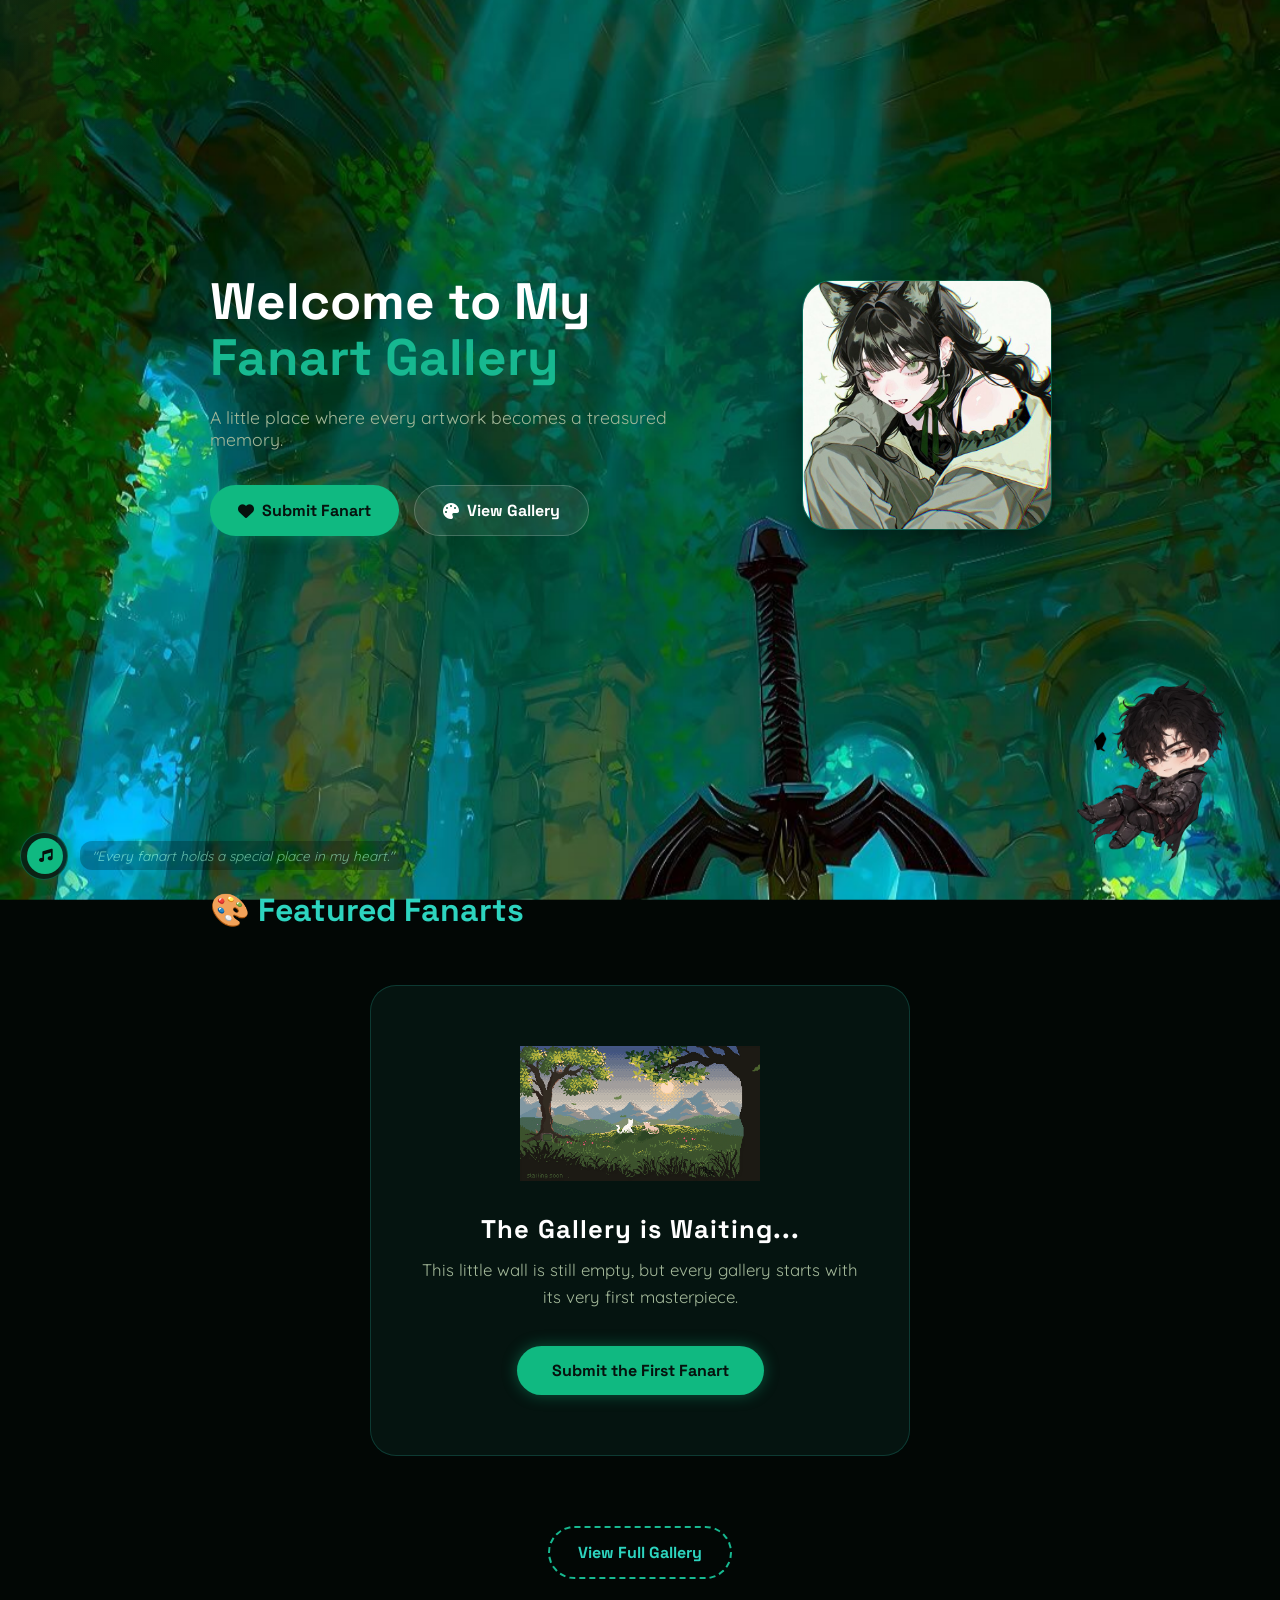
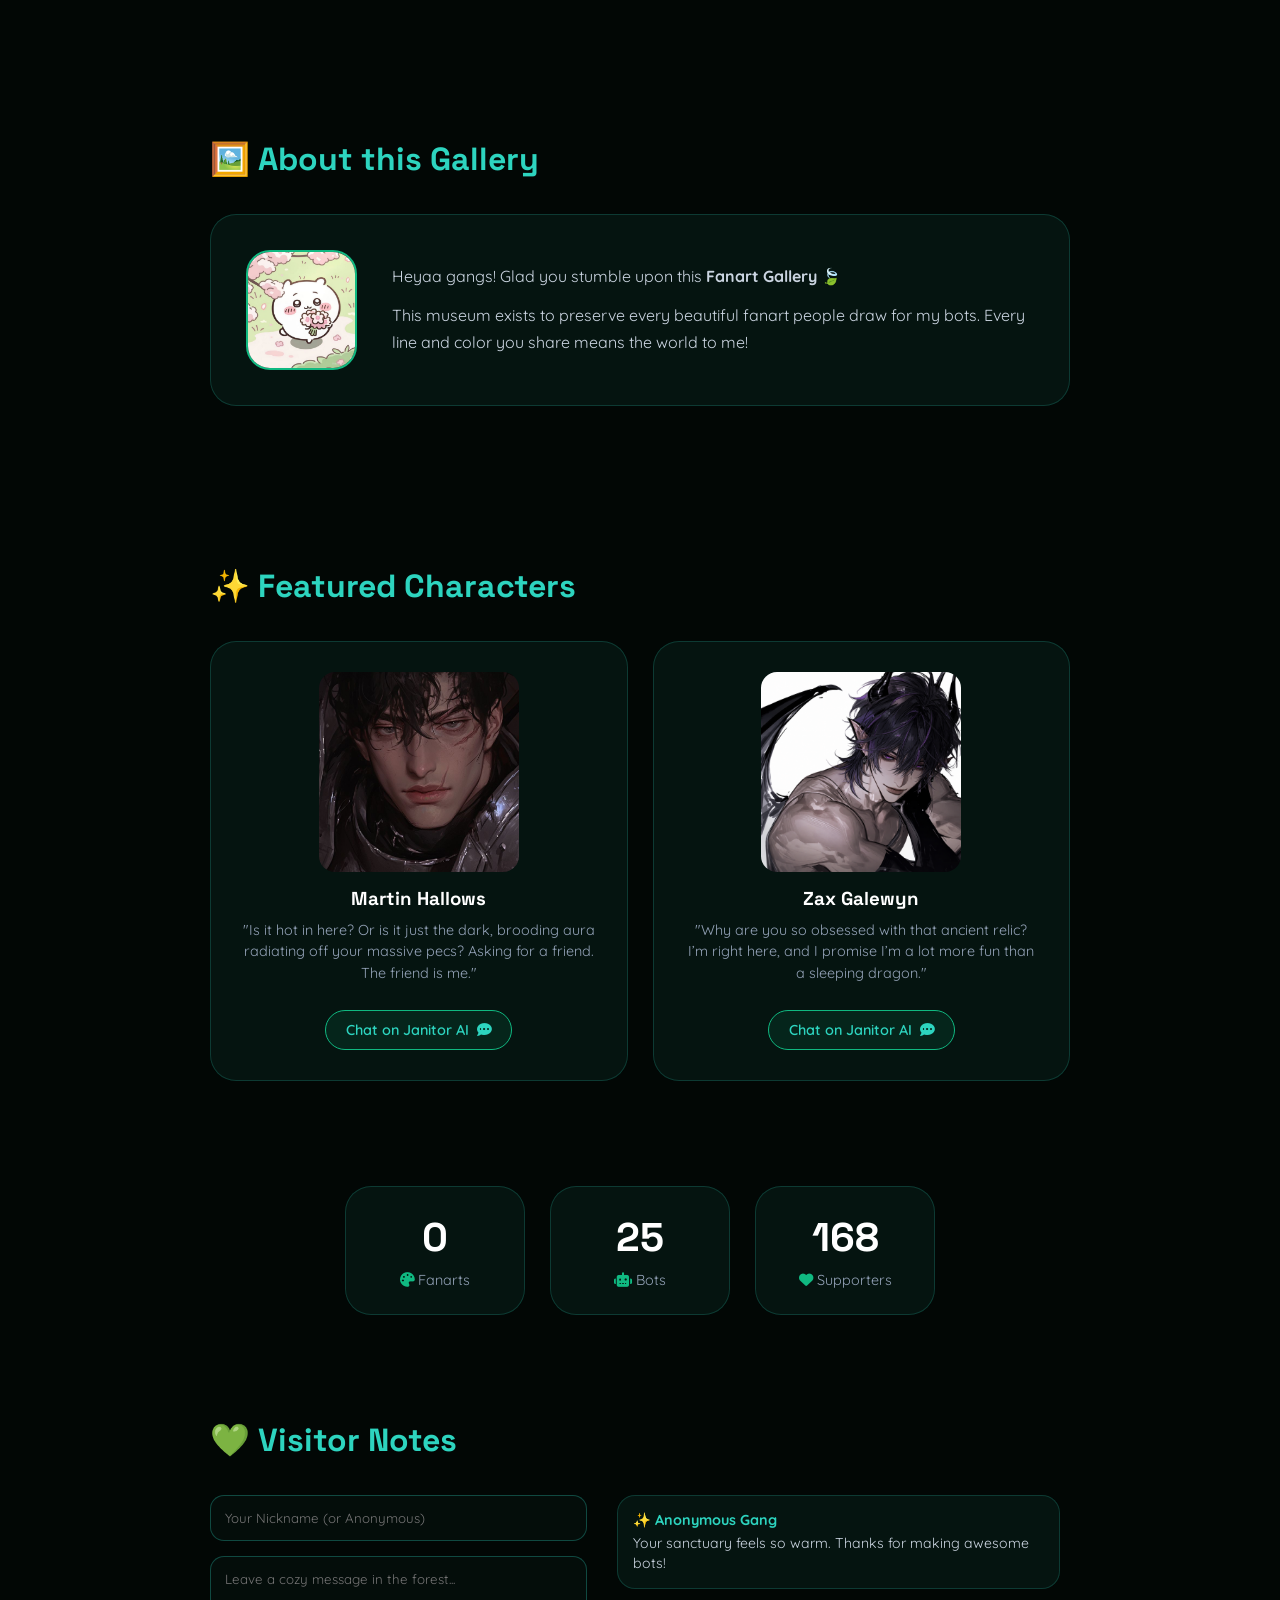
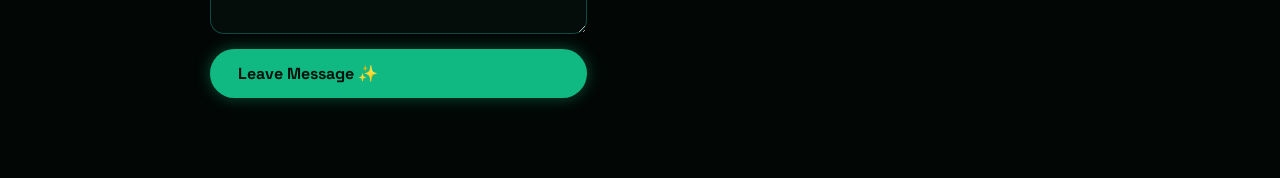
==== index.html @ ef50bf0c "Update index.html" ====
<!DOCTYPE html>
<html lang="en">
<head>
    <meta charset="UTF-8">
    <meta name="viewport" content="width=device-width, initial-scale=1.0">
    <title>Kidoes' Fanart Gallery 💚 Digital Forest Museum</title>
    <!-- Google Fonts -->
    <link href="https://fonts.googleapis.com/css2?family=Quicksand:wght@400;600;700&family=Space+Grotesk:wght@500;700&display=swap" rel="stylesheet">
    <!-- FontAwesome Elements -->
    <link rel="stylesheet" href="https://cdnjs.cloudflare.com/ajax/libs/font-awesome/6.4.0/css/all.min.css">
    <link rel="stylesheet" href="style.css">

    <!-- ================= FIX CHẬM LAG MÁY TÍNH & KHỰNG MOBILE ================= -->
    <style>
        /* Ép cuộn tự nhiên và kích hoạt trượt quán tính mượt mà cho điện thoại */
        html, body {
            max-width: 100%;
            overflow-x: hidden;
            overflow-y: auto !important;
            -webkit-overflow-scrolling: touch; 
        }

        /* 🟢 CHỈ SỬA KHÚC NÀY ĐỂ GIẤU PHÒNG TRIỂN LÃM ĐÚNG CÁCH: */
        .cinema-slider {
            display: flex;
            width: 200vw;
            max-width: 200vw;
            transition: transform 0.6s cubic-bezier(0.65, 0, 0.35, 1);
            overflow: hidden !important; /* Khóa tràn ngang ở slider chính để giấu phòng 2 đi */
        }
        
        .museum-room {
            width: 100vw;
            max-width: 100vw;
            flex-shrink: 0;
            overflow: visible !important; /* Giữ nguyên dòng này để laptop cuộn chuột không bị chậm rùa */
        }

        /* Khóa chết đống thanh cuộn xám vô duyên trên Cốc Cốc, Chrome, Edge và Safari */
        html::-webkit-scrollbar, 
        body::-webkit-scrollbar,
        .museum-room::-webkit-scrollbar {
            display: none !important;
            width: 0 !important;
            height: 0 !important;
            background: transparent !important;
        }
        
        html {
            scrollbar-width: none !important; /* Firefox */
        }

                /* ===== CHỈ FIX ĐÚNG 3 KHU VỰC BỊ LỖI TRÊN MOBILE (<= 768px) ===== */
        @media (max-width: 768px) {
            
            /* 1. Sửa khung Nhân vật: Ép xếp dọc 1 cột thay vì tràn ngang */
            .char-grid {
                grid-template-columns: 1fr !important;
                gap: 25px !important;
            }
            .char-card {
                width: 100% !important;
                max-width: 100% !important;
            }

            /* 2. Sửa khung Số liệu: Thu nhỏ khoảng cách, cho phép tự co giãn đều màn hình */
            .stats-section {
                flex-direction: row !important; /* Giữ hàng ngang nhưng tự rớt dòng */
                flex-wrap: wrap !important;
                justify-content: center !important;
                gap: 15px !important;
            }
            .stat-box {
                width: calc(50% - 10px) !important; /* Chia đôi màn hình nằm cạnh nhau cho đẹp */
                min-width: 140px !important;
                padding: 15px 10px !important;
            }

            /* 3. Sửa Guestbook: Ép Form nhập và Tin nhắn xếp dọc nối đuôi nhau */
            .guestbook-container {
                flex-direction: column !important;
                gap: 20px !important;
            }
            .guest-form, .guest-messages {
                width: 100% !important;
                max-width: 100% !important;
            }
        }

    </style>
</head>
<body>

    <!-- Lớp nền tàn tích di chuyển theo camera ảo (Scroll-driven Parallax) -->
    <div class="parallax-bg-layer" id="parallaxBg"></div>

    <!-- Ambient Ambient Particles -->
    <div class="mouse-glow" id="mouseGlow"></div>
    <div class="fireflies-container" id="fireflies"></div>

    <!-- FLOATING UI: Floating Music Player (Fixed Left) -->
    <div class="music-player-widget minimized" id="musicPlayer">
        <button class="player-toggle" onclick="togglePlayer()"><i class="fas fa-music"></i></button>
        <div class="player-content">
            <div class="vinyl-wrapper">
                <img src="profile.jpg" alt="Vinyl" class="vinyl-disc" id="vinylDisc">
            </div>
            <div class="track-info">
                <span class="track-title">Kickin' Back</span>
                <span class="track-status" id="playerStatus">Paused</span>
            </div>
            <div class="player-controls">
                <audio id="bgAudio" loop src="audio.mp3"></audio>
                <button onclick="controlAudio()" id="playBtn" class="ctrl-btn"><i class="fas fa-play"></i></button>
            </div>
        </div>
    </div>

    <!-- FLOATING UI: Bottom Left Quote & Fixed Right Chibi -->
    <div class="floating-quote" id="floatingQuote">"Every fanart holds a special place in my heart."</div>
    <div class="floating-chibi">
        <img src="chibi.png" alt="Mascot Chibi">
    </div>


    <!-- ================= CINEMATIC ROOM WRAPPER (SIMULATING FRAMER MOTION) ================= -->
    <div class="cinema-slider" id="cinemaSlider">
        
        <!-- ROOM 1: LANDING PAGE (x: 0 -> -100vw) -->
        <div class="museum-room" id="roomLanding">
            <div class="main-wrapper">

                <!-- SECTION 1: Hero -->
                <section class="hero-section" id="hero">
                    <div class="hero-content">
                        <h1 class="hero-title">Welcome to My<br><span class="highlight">Fanart Gallery</span></h1>
                        <p class="hero-subtitle">A little place where every artwork becomes a treasured memory.</p>
                        <div class="hero-ctas">
                            <a href="https://forms.gle/ao8bbULA7YRYNoeM8" target="_blank" class="btn btn-primary"><i class="fas fa-heart"></i> Submit Fanart</a>
                            <button onclick="switchRoom('gallery')" class="btn btn-secondary"><i class="fas fa-palette"></i> View Gallery</button>
                        </div>
                    </div>
                    <div class="hero-mascot">
                        <img src="profile.jpg" alt="Kidoes Mascot" class="mascot-img">
                    </div>
                </section>

                <!-- SECTION 2: Featured Fanarts -->
                <section class="gallery-section" id="featured" style="position: relative; width: 100%;">
                    <h2 class="section-title">🎨 Featured Fanarts</h2>

                    <!-- Khung lưới chứa Featured Card ngoài trang chủ -->
                    <div class="memory-gallery-container" id="featuredContainer" style="width: 100%; display: grid; position: relative;">
        
                        <!-- 🔮 Bảng chờ Featured Empty State -->
                        <div class="empty-state-card glass-panel" id="empty-featured-card" style="width: 100%; max-width: 540px; padding: 60px 40px; text-align: center; margin: 0 auto; grid-column: 1 / -1; display: flex; flex-direction: column; align-items: center; justify-content: center; min-height: 350px;">
                            <div class="empty-icon-wrapper" style="font-size: 3.0rem; color: #2dd4bf; margin-bottom: 20px; animation: floatIcon 3s ease-in-out infinite alternate;">
                                <img src="gif.gif" style="width: 240px; height: auto; object-fit: contain;">
                            </div>
                            <h3 style="font-family: 'Space Grotesk', sans-serif; font-size: 1.6rem; color: #fff; margin-bottom: 12px; letter-spacing: 1px;">The Gallery is Waiting...</h3>
                            <p style="color: #a3b899; font-size: 1.05rem; margin-bottom: 35px; max-width: 500px; line-height: 1.6;">This little wall is still empty, but every gallery starts with its very first masterpiece.</p>
                            <a href="https://forms.gle/ao8bbULA7YRYNoeM8" target="_blank" class="btn btn-primary" style="padding: 14px 35px; font-size: 1rem;">
                                Submit the First Fanart
                            </a>
                        </div>
                    </div>

                    <div class="center-btn" style="display: flex; justify-content: center; width: 100%; margin-top: 50px;">
                        <button onclick="switchRoom('gallery')" class="btn btn-outline">View Full Gallery</button>
                    </div>  
                </section>

                <!-- SECTION 3: About Me -->
                <section class="about-section" id="about">
                    <h2 class="section-title">🖼️ About this Gallery</h2>
                    <div class="about-card glass-panel">
                        <img src="gallery.jpg" alt="Kidoes Profile" class="about-avatar">
                        <div class="about-text">
                            <p>Heyaa gangs! Glad you stumble upon this <strong>Fanart Gallery</strong> 🍃</p>
                            <p>This museum exists to preserve every beautiful fanart people draw for my bots. Every line and color you share means the world to me!</p>
                        </div>
                    </div>
                </section>

                <!-- SECTION 4: Featured Characters -->
                <section class="characters-section" id="characters">
                    <h2 class="section-title">✨ Featured Characters</h2>
                    <div class="char-grid">
                        <div class="char-card glass-panel">
                            <img src="Martin Hallows.jpg" alt="Character Avatar" style="width: 200px; height: 200px; border-radius: 16px; object-fit: cover; display: block; margin: 0 auto 15px auto;">
                            <h3>Martin Hallows</h3>
                            <p>"Is it hot in here? Or is it just the dark, brooding aura radiating off your massive pecs? Asking for a friend. The friend is me."</p>
                            <a href="https://janitorai.com/characters/a671d054-fb6f-4441-acff-6f423a1bb87c_character-martin-hallows" target="_blank" class="btn-chat">Chat on Janitor AI <i class="fas fa-comment-dots"></i></a>
                        </div>
                        <div class="char-card glass-panel">
                            <img src="Zax Galewyn.jpg" alt="Character Avatar" style="width: 200px; height: 200px; border-radius: 16px; object-fit: cover; display: block; margin: 0 auto 15px auto;">
                            <h3>Zax Galewyn</h3>
                            <p>"Why are you so obsessed with that ancient relic? I’m right here, and I promise I’m a lot more fun than a sleeping dragon."</p>
                            <a href="https://janitorai.com/characters/4207df6b-1296-4cdc-86c9-11bfb98cf7f9_character-zax-galewyn-incubus" target="_blank" class="btn-chat">Chat on Janitor AI <i class="fas fa-comment-dots"></i></a>
                        </div>
                    </div>
                </section>

                <!-- SECTION 5: Community Stats -->
                <section class="stats-section" id="stats" style="display: flex; justify-content: center; align-items: center; flex-wrap: wrap; gap: 25px; width: 100%; margin: 25px auto; padding: 0 15px; box-sizing: border-box;">
    
                    <!-- Khung 1: Fanarts -->
                    <div class="stat-box glass-panel" style="margin: 0; width: 180px; padding: 25px 15px; text-align: center; box-sizing: border-box;">
                        <span class="stat-num" data-target="0" style="font-size: 2.5rem; display: block; font-weight: bold;">0</span>
                        <span class="stat-label" style="display: block; margin-top: 8px;"><i class="fas fa-palette text-green"></i> Fanarts</span>
                    </div>
    
                    <!-- Khung 2: Bots -->
                    <div class="stat-box glass-panel" style="margin: 0; width: 180px; padding: 25px 15px; text-align: center; box-sizing: border-box;">
                        <span class="stat-num" data-target="100" style="font-size: 2.5rem; display: block; font-weight: bold;">0</span>
                        <span class="stat-label" style="display: block; margin-top: 8px;"><i class="fas fa-robot text-green"></i> Bots</span>
                     </div>
    
                    <!-- Khung 3: Supporters -->
                    <div class="stat-box glass-panel" style="margin: 0; width: 180px; padding: 25px 15px; text-align: center; box-sizing: border-box;">
                        <span class="stat-num" data-target="937" style="font-size: 2.5rem; display: block; font-weight: bold;">0</span>
                        <span class="stat-label" style="display: block; margin-top: 8px;"><i class="fas fa-heart text-green"></i> Supporters</span>
                    </div>
    
                </section>

                <!-- SECTION 6: Guestbook -->
                <section class="guestbook-section" id="guestbook">
                    <h2 class="section-title">💚 Visitor Notes</h2>
                    <div class="guestbook-container">
                        <form id="guestbookForm" class="guest-form">
                            <input type="text" id="guestName" placeholder="Your Nickname (or Anonymous)" required>
                            <textarea id="guestMsg" rows="3" placeholder="Leave a cozy message in the forest..." required></textarea>
                            <button type="submit" class="btn btn-primary">Leave Message ✨</button>
                        </form>
                        <div class="guest-messages" id="guestMessages">
                            <div class="msg-card glass-panel">
                                <h4>✨ Anonymous Gang</h4>
                                <p>Your sanctuary feels so warm. Thanks for making awesome bots!</p>
                            </div>
                        </div>
                    </div>
                </section>

            </div>
        </div>


        <!-- ROOM 2: FULL GALLERY ROOM (x: 100vw -> 0) -->
        <div class="museum-room" id="roomGallery">
            <div class="main-wrapper" style="padding-top: 60px; padding-bottom: 60px;">
                
                <!-- Tiêu đề phòng triển lãm chính -->
                <h2 class="section-title">🏛️ The Grand Exhibition</h2>
                <p style="color: #a3b899; margin-bottom: 40px; font-style: italic;">Welcome to the inner sanctuary where every community memory is forever preserved.</p>

                <!-- Khung lưới phòng triển lãm (Nơi bồ quản lý tranh) -->
                <div class="memory-gallery-container" id="fullGalleryContainer">
                    
                    <!-- 🔮 Bảng chờ Full Gallery Empty View (Tự ẩn bằng JS khi có tranh) -->
                    <div class="empty-gallery-view" id="galleryHallContent" style="width: 100%; text-align: center; padding: 50px 20px; grid-column: 1 / -1;">
                        <div class="glass-panel" style="max-width: 600px; margin: 0 auto; padding: 40px 30px;">
                            <span class="sprout-icon" style="font-size: 3rem; display: block; margin-bottom: 15px;">🌱</span>
                            <p class="primary-empty-msg" style="font-family: 'Space Grotesk', sans-serif; font-size: 1.3rem; color: #fff; font-weight: 700; margin-bottom: 8px;">This gallery is still waiting for its very first masterpiece.</p>
                            <p class="secondary-empty-msg" style="color: #a3b899; font-size: 0.95rem;">Every artwork shared by the community will be carefully preserved here.</p>
                        </div>
                    </div>

                </div>

                <!-- Nút quay lại sảnh chính Home -->
                <div class="center-btn" style="margin-top: 50px; display: flex; justify-content: center; width: 100%;">
                    <button onclick="switchRoom('landing')" class="btn btn-back-home">
                        <i class="fas fa-arrow-left"></i> Back to Home
                    </button>
                </div>

            </div>
        </div>

    </div>

    <!-- Interactive Scripts -->
    <script>
        // Hệ thống cảm biến thông minh: Tự động quản lý Trạng thái trống (Empty State) & Đồng bộ nhân bản
        document.addEventListener("DOMContentLoaded", () => {
            const fullGallery = document.getElementById("fullGalleryContainer");
            const featured = document.getElementById("featuredContainer");
            const emptyFeaturedCard = document.getElementById("empty-featured-card");
            const galleryHallContent = document.getElementById("galleryHallContent");

            if (fullGallery && featured) {
                const allCards = fullGallery.querySelectorAll(".memory-card");
                
                if (allCards.length > 0) {
                    if (emptyFeaturedCard) emptyFeaturedCard.style.display = "none";
                    if (galleryHallContent) galleryHallContent.style.display = "none";
                    
                    const maxFeatured = 3;
                    for (let i = 0; i < Math.min(allCards.length, maxFeatured); i++) {
                        const clonedCard = allCards[i].cloneNode(true);
                        featured.appendChild(clonedCard);
                    }
                } else {
                    if (emptyFeaturedCard) emptyFeaturedCard.style.display = "block";
                    if (galleryHallContent) galleryHallContent.style.display = "block";
                }
            }
        });

        // Cinematic Room Transition System (Framer Motion emulation)
        function switchRoom(targetRoom) {
            const slider = document.getElementById('cinemaSlider');
            if (targetRoom === 'gallery') {
                slider.style.transform = 'translateX(-50%)';
            } else {
                slider.style.transform = 'translateX(0)';
            }
            window.scrollTo({ top: 0, behavior: 'smooth' });
        }

        // Cursor Tracker logic
        const glow = document.getElementById('mouseGlow');
        document.addEventListener('mousemove', (e) => {
            glow.style.left = e.clientX + 'px';
            glow.style.top = e.clientY + 'px';
        });

        // Spawn ambient fireflies
        const ffContainer = document.getElementById('fireflies');
        for (let i = 0; i < 20; i++) {
            let ff = document.createElement('div');
            ff.className = 'firefly';
            ff.style.left = Math.random() * 100 + 'vw';
            ff.style.top = Math.random() * 100 + 'vh';
            ff.style.animationDelay = Math.random() * 5 + 's';
            ff.style.animationDuration = (Math.random() * 5 + 5) + 's';
            ffContainer.appendChild(ff);
        }

        // Bottom quote cycler
        const quotes = [
            "\"Thank you for visiting my gallery\"",
            "\"You deserve a place to rest and bloom.\"",
            "\"I love you, gangs!\"",
            "\"Here admiring your beautiful arts.\""
        ];
        let qIndex = 0;
        setInterval(() => {
            qIndex = (qIndex + 1) % quotes.length;
            const qEl = document.getElementById('floatingQuote');
            qEl.style.opacity = 0;
            setTimeout(() => {
                qEl.innerText = quotes[qIndex];
                qEl.style.opacity = 0.6;
            }, 500);
        }, 6000);

        // Music player system
        function togglePlayer() { 
            const player = document.getElementById('musicPlayer');
            const quote = document.getElementById('floatingQuote');
    
            player.classList.toggle('minimized'); 
    
            if (!player.classList.contains('minimized')) {
                quote.classList.add('shift');
            } else {
                quote.classList.remove('shift');
            }
        }

        function controlAudio() {
            const audio = document.getElementById('bgAudio');
            const vinyl = document.getElementById('vinylDisc');
            const status = document.getElementById('playerStatus');
            const playBtn = document.getElementById('playBtn');

            if (audio.paused) {
                audio.play(); 
                audio.volume = 0.2;
                vinyl.classList.add('playing');
                status.innerText = "Playing...";
                playBtn.innerHTML = '<i class="fas fa-pause"></i>';
            } else {
                audio.pause();
                vinyl.classList.remove('playing');
                status.innerText = "Paused";
                playBtn.innerHTML = '<i class="fas fa-play"></i>';
            }
        }

        // Realtime statistics counter increment
        const counters = document.querySelectorAll('.stat-num');
        const speed = 150;
        const triggerStats = () => {
            counters.forEach(counter => {
                const updateCount = () => {
                    const target = +counter.getAttribute('data-target');
                    const count = +counter.innerText;
                    const inc = target / speed;
                    if (count < target) {
                        counter.innerText = Math.ceil(count + inc);
                        setTimeout(updateCount, 15);
                    } else {
                        counter.innerText = target;
                    }
                };
                updateCount();
            });
        };

        let animated = false;
        window.addEventListener('scroll', () => {
            const statsSec = document.getElementById('stats');
            if (statsSec && statsSec.getBoundingClientRect().top < window.innerHeight && !animated) {
                triggerStats();
                animated = true;
            }
        });

        // GUESTBOOK LOGIC
        const guestMessagesContainer = document.getElementById('guestMessages');
        const guestbookForm = document.getElementById('guestbookForm');

        function renderMessage(name, msg, isNew = false) {
            const card = document.createElement('div');
            card.className = `msg-card glass-panel ${isNew ? 'new-msg' : ''}`;
            card.innerHTML = `<h4>✨ ${name}</h4><p>${msg}</p>`;
            guestMessagesContainer.insertBefore(card, guestMessagesContainer.firstChild);
        }

        const savedMessages = JSON.parse(localStorage.getItem('forestGuestbook')) || [];
        savedMessages.forEach(m => renderMessage(m.name, m.msg));

        guestbookForm.addEventListener('submit', function(e) {
            e.preventDefault();
            const name = document.getElementById('guestName').value || 'Anonymous';
            const msg = document.getElementById('guestMsg').value;

            renderMessage(name, msg, true);

            savedMessages.push({ name: name, msg: msg });
            localStorage.setItem('forestGuestbook', JSON.stringify(savedMessages));

            guestbookForm.reset();
        });

        function toggleMemoryPanel(card) {
            if (card.classList.contains('expanded')) {
                card.classList.remove('expanded');
                return;
            }

            document.querySelectorAll('.memory-card').forEach(c => {
                c.classList.remove('expanded');
            });

            card.classList.add('expanded');
        }

        // 🔍 TÍNH NĂNG PHÓNG TO ẢNH FULL RESOLUTION
        function openLightbox(imgSrc, event) {
            if (event) event.stopPropagation(); 
            const lightbox = document.getElementById('customLightbox');
            const lightboxImg = document.getElementById('lightboxImg');
            
            lightboxImg.src = imgSrc;
            lightbox.style.display = 'flex';
            setTimeout(() => {
                lightbox.style.opacity = '1';
                lightboxImg.style.transform = 'scale(1)';
            }, 10);
        }

        function closeLightbox() {
            const lightbox = document.getElementById('customLightbox');
            const lightboxImg = document.getElementById('lightboxImg');
            
            lightbox.style.opacity = '0';
            lightboxImg.style.transform = 'scale(0.9)';
            setTimeout(() => {
                lightbox.style.display = 'none';
            }, 400);
        }

        // ❤️ TÍNH NĂNG THẢ TIM & LƯU TRỮ VÀO BỘ NHỚ LOCALSTORAGE
        function handleLikeCard(likeId, event) {
            if (event) event.stopPropagation(); 
            
            let likesData = JSON.parse(localStorage.getItem('galleryLikes')) || {};
            
            if (!likesData[likeId]) {
                likesData[likeId] = 1; 
                localStorage.setItem('galleryLikes', JSON.stringify(likesData));
                
                updateLikeUI(likeId, 1, true);
            }
        }

        function updateLikeUI(likeId, count, hasLiked) {
            const buttons = document.querySelectorAll(`[data-like-id="${likeId}"]`);
            buttons.forEach(btn => {
                const countText = btn.querySelector('.like-count');
                const heartIcon = btn.querySelector('i');
                
                if (countText) countText.innerText = count;
                if (heartIcon && hasLiked) {
                    heartIcon.className = "fas fa-heart"; 
                    heartIcon.style.transform = "scale(1.2)";
                    btn.style.color = "#ef4444";
                }
            });
        }

        document.addEventListener("DOMContentLoaded", () => {
            setTimeout(() => {
                let likesData = JSON.parse(localStorage.getItem('galleryLikes')) || {};
                const allLikeButtons = document.querySelectorAll('[data-like-id]');
                
                allLikeButtons.forEach(btn => {
                    const id = btn.getAttribute('data-like-id');
                    const count = likesData[id] ? 1 : 0;
                    updateLikeUI(id, count, likesData[id]);
                });
            }, 100);
        });
    </script>

    <!-- ================= LIGHTBOX MODAL ================= -->
    <div id="customLightbox" class="lightbox-modal" onclick="closeLightbox()" style="position: fixed; top: 0; left: 0; width: 100vw; height: 100vh; background: rgba(2, 7, 5, 0.95); z-index: 9999; display: none; align-items: center; justify-content: center; opacity: 0; transition: opacity 0.4s ease; backdrop-filter: blur(8px);">
        <span style="position: absolute; top: 20px; right: 30px; color: #2dd4bf; font-size: 2rem; cursor: pointer; font-family: 'Space Grotesk', sans-serif;"><i class="fas fa-times"></i></span>
        <img id="lightboxImg" src="" alt="Full Resolution" style="max-width: 90%; max-height: 85vh; object-fit: contain; border-radius: 12px; border: 1px solid rgba(45, 212, 191, 0.3); box-shadow: 0 0 5px rgba(45, 212, 191, 0.3); transform: scale(0.9); transition: transform 0.4s cubic-bezier(0.25, 1, 0.5, 1);">
    </div>

</body>
</html>
---- style.css ----
/* ================= GLOBAL DESIGN SYSTEM ================= */
* {
    box-sizing: border-box;
    margin: 0;
    padding: 0;
}

body {
    background-color: #020705;
    color: #e2e8f0;
    font-family: 'Quicksand', sans-serif;
    overflow-x: hidden;
    position: relative;
}

/* KHUNG NỀN DI ĐỘNG KỸ THUẬT SỐ - ĐÃ TỐI ƯU CHỐNG LAG */
.parallax-bg-layer {
    position: fixed; /* Đổi thành fixed để cố định nền, trượt chữ lên trên */
    top: 0;
    left: 0;
    width: 100vw;
    height: 100vh;
    background-image: url('bg.jpg');
    background-size: cover;
    background-position: center;
    background-repeat: no-repeat;
    z-index: 0;
    pointer-events: none;
    
    /* Tăng tốc phần cứng bằng card đồ họa của laptop/điện thoại */
    will-change: transform;
    transform: translateZ(0); 
    
    /* XÓA BỎ LỆNH ANIMATION THỞ GÂY LAG Ở ĐÂY NHA BỒ */
}

@keyframes backgroundBreathe {
    0% { transform: scale(1) translateY(0); filter: brightness(1); }
    100% { transform: scale(1.03) translateY(-5px); filter: brightness(1.08); }
}

/* Reusable Glassmorphism Specification */
.glass-panel {
    background: rgba(9, 29, 23, 0.65);
    backdrop-filter: blur(12px);
    -webkit-backdrop-filter: blur(12px);
    border: 1px solid rgba(45, 212, 191, 0.2);
    border-radius: 26px;
}

/* ================= HORIZONTAL CINEMATIC SLIDER ELEMENT ================= */
.cinema-slider {
    display: flex;
    width: 200vw;
    transition: transform 0.7s cubic-bezier(0.77, 0, 0.175, 1);
}

.museum-room {
    width: 100vw;
    min-height: 100vh;
    will-change: transform;
}

.main-wrapper {
    width: 100%;
    max-width: 900px;
    margin: 0 auto;
    padding: 0 20px;
}

section {
    padding: 80px 0;
    width: 100%;
}

.section-title {
    font-family: 'Space Grotesk', sans-serif;
    color: #2dd4bf;
    font-size: 2rem;
    margin-bottom: 35px;
}

/* ================= INTERACTION COMPONENTS (BUTTONS) ================= */
.btn {
    display: inline-flex;
    align-items: center;
    gap: 8px;
    padding: 14px 28px;
    font-family: 'Space Grotesk', sans-serif;
    font-weight: 700;
    font-size: 1rem;
    border-radius: 50px;
    cursor: pointer;
    text-decoration: none;
    transition: all 0.3s cubic-bezier(0.25, 0.8, 0.25, 1);
}

.btn-primary {
    background: #10b981;
    color: #06110d;
    border: none;
    box-shadow: 0 0 15px rgba(16, 185, 129, 0.4);
}

.btn-primary:hover {
    background: #2dd4bf;
    box-shadow: 0 0 25px rgba(45, 212, 191, 0.7);
    transform: translateY(-2px);
}

.btn-secondary {
    background: rgba(255, 255, 255, 0.08);
    color: #fff;
    border: 1px solid rgba(255, 255, 255, 0.2);
}

.btn-secondary:hover {
    background: rgba(255, 255, 255, 0.15);
    transform: translateY(-2px);
}

.btn-outline {
    background: transparent;
    border: 2px dashed #17b890;
    color: #2dd4bf;
}

.btn-outline:hover {
    border-style: solid;
    background: rgba(23, 184, 144, 0.1);
    color: #fff;
    box-shadow: 0 0 15px rgba(45, 212, 191, 0.3);
}

.btn-back-home {
    background: transparent;
    border: 2px solid #10b981;
    color: #2dd4bf;
    padding: 14px 32px;
    font-family: 'Space Grotesk', sans-serif;
    font-weight: 700;
    border-radius: 50px;
    cursor: pointer;
    display: inline-flex;
    align-items: center;
    gap: 10px;
    transition: all 0.3s ease;
}

.btn-back-home:hover {
    background: #10b981;
    color: #06110d;
    box-shadow: 0 0 20px rgba(16, 185, 129, 0.5);
    transform: translateX(-3px);
}

/* ================= SECTION 1: HERO CONTAINER ================= */
.hero-section {
    min-height: 90vh;
    display: flex;
    align-items: center;
    justify-content: space-between;
    gap: 40px;
}

.hero-content {
    flex: 1.5;
}

.hero-title {
    font-family: 'Space Grotesk', sans-serif;
    font-size: 3.2rem;
    line-height: 1.1;
    color: #fff;
    margin-bottom: 20px;
}

.hero-title .highlight {
    color: #17b890;
    text-shadow: 0 0 20px rgba(23, 184, 144, 0.3);
}

.hero-subtitle {
    font-size: 1.1rem;
    color: #a3b899;
    margin-bottom: 35px;
}

.hero-ctas {
    display: flex;
    gap: 15px;
}

.hero-mascot {
    flex: 0.8;
    display: flex;
    justify-content: center;
}

.mascot-img {
    width: 100%;
    max-width: 250px;
    height: auto;
    border-radius: 30px;
    box-shadow: 0 15px 35px rgba(0, 0, 0, 0.5);
    border: 1px solid rgba(45, 212, 191, 0.2);
    animation: breathing 6s ease-in-out infinite;
}

@keyframes breathing {
    0%, 100% { transform: scale(1); }
    50% { transform: scale(1.03); }
}

/* ================= INTERACTIVE MEMORY GALLERY CARD SYSTEM (STATIC FLOW) ================= */
.memory-gallery-container {
    display: grid;
    grid-template-columns: repeat(auto-fill, minmax(280px, 1fr));
    gap: 30px;
    justify-content: center;
    width: 100%;
    padding: 20px 0;
    position: relative;
    z-index: 10;
    transition: all 0.5s ease;
    align-items: start; /* Khóa chiều cao độc lập cho từng card */
}

.memory-card {
    position: relative;
    width: 280px;
    display: flex;
    flex-direction: column;
    background: rgba(9, 29, 23, 0.45);
    backdrop-filter: blur(14px);
    -webkit-backdrop-filter: blur(14px);
    border: 1px solid rgba(45, 212, 191, 0.25);
    border-radius: 24px;
    padding: 12px;
    box-shadow: 0 10px 30px rgba(0, 0, 0, 0.4);
    cursor: pointer;
    justify-self: center;
    transition: border-color 0.4s ease, box-shadow 0.4s ease, transform 0.3s ease;
    animation: cardFloat 5s ease-in-out infinite alternate;
}

@keyframes cardFloat {
    0% { transform: translateY(0px) rotate(0deg); }
    100% { transform: translateY(-6px) rotate(0.5deg); }
}

.art-frame-wrapper {
    position: relative;
    width: 100%;
    height: 320px;
    border-radius: 18px;
    overflow: hidden;
    flex-shrink: 0;
}

.museum-art {
    width: 100%;
    height: 100%;
    object-fit: cover;
    display: block;
    transition: transform 0.6s ease;
}

/* KHI TƯƠNG TÁC HOVER/CLICK: Đóng băng lơ lửng để tập trung xem thông tin */
.memory-card:hover, .memory-card.expanded {
    animation-play-state: paused;
    border-color: #2dd4bf;
    box-shadow: 0 0 25px rgba(45, 212, 191, 0.4);
}
.memory-card:hover .museum-art {
    transform: scale(1.03);
}

/* CẤU HÌNH BẢNG THÔNG TIN TĨNH NẰM DƯỚI: Co giãn đẩy card kế bên */
.memory-info-panel {
    display: block;
    width: 100%;
    max-height: 0; /* Mặc định ẩn chiều cao về 0 */
    opacity: 0;
    overflow: hidden;
    padding: 0 10px;
    margin-top: 0;
    transition: max-height 0.5s cubic-bezier(0.25, 1, 0.5, 1), opacity 0.4s ease, padding 0.5s ease, margin 0.5s ease;
    background: rgba(6, 20, 16, 0.5) !important;
    border: none !important;
    box-shadow: none !important;
}

/* HOVER HOẶC CLICK: Bung rộng chiều cao đẩy các card xung quanh xịch ra */
.memory-card:hover .memory-info-panel, 
.memory-card.expanded .memory-info-panel {
    opacity: 1;
    max-height: 250px; /* Tăng nhẹ để chứa thoải mái cả thanh trái tim bên dưới */
    padding: 15px 10px 5px 10px;
    margin-top: 12px;
}

.system-tag {
    font-family: 'Space Grotesk', sans-serif;
    font-size: 0.72rem; font-weight: 700;
    text-transform: uppercase; color: #10b981;
    letter-spacing: 1px; display: inline-flex; align-items: center; gap: 5px;
}
.artist-handle {
    font-family: 'Space Grotesk', sans-serif;
    color: #fff; font-size: 1.1rem; font-weight: 700;
    margin: 4px 0;
}
.artist-message { color: #a3b899; font-size: 0.85rem; font-style: italic; line-height: 1.5; }

/* Cyberpunk Corner Cuts */
.cyber-corner {
    position: absolute;
    width: 8px; height: 8px; border: 1px solid #2dd4bf;
    z-index: 5; pointer-events: none; opacity: 0.6;
}
.cyber-corner.top-left { top: 6px; left: 6px; border-right: none; border-bottom: none; }
.cyber-corner.top-right { top: 6px; right: 6px; border-left: none; border-bottom: none; }
.cyber-corner.bottom-left { bottom: 6px; left: 6px; border-right: none; border-top: none; }
.cyber-corner.bottom-right { bottom: 6px; right: 6px; border-left: none; border-top: none; }

.light-scan-bar {
    position: absolute;
    top: -100%; left: 0; width: 100%; height: 30%;
    background: linear-gradient(to bottom, rgba(45, 212, 191, 0) 0%, rgba(45, 212, 191, 0.25) 50%, rgba(45, 212, 191, 0) 100%);
    pointer-events: none; z-index: 3;
}
.memory-card:hover .light-scan-bar { animation: lightScanEffect 1.5s linear infinite; }
@keyframes lightScanEffect { 0% { top: -100%; } 100% { top: 200%; } }

/* ================= SECTION 3: ABOUT ME CARDS ================= */
.about-card {
    padding: 35px;
    display: flex;
    align-items: center;
    gap: 35px;
}

.about-avatar {
    width: 120px;
    height: 120px;
    border-radius: 24px;
    border: 2px solid #10b981;
    object-fit: cover;
}

.about-text p {
    font-size: 1rem;
    line-height: 1.7;
    color: #cbd5e1;
    margin-bottom: 12px;
}
.about-text p:last-child { margin-bottom: 0; }

/* ================= SECTION 4: CHARACTERS GRID ================= */
.char-grid {
    display: grid;
    grid-template-columns: repeat(2, 1fr);
    gap: 25px;
}

.char-card {
    padding: 30px;
    text-align: center;
    transition: all 0.3s ease;
}

.char-card:hover {
    border-color: #10b981;
    box-shadow: 0 0 20px rgba(16, 185, 129, 0.2);
}

.char-avatar {
    width: 90px;
    height: 90px;
    border-radius: 50%;
    object-fit: cover;
    margin-bottom: 15px;
    border: 2px solid rgba(45, 212, 191, 0.4);
}

.char-card h3 {
    color: #fff;
    font-family: 'Space Grotesk', sans-serif;
    margin-bottom: 10px;
}

.char-card p {
    color: #94a3b8;
    font-size: 0.9rem;
    line-height: 1.5;
    margin-bottom: 20px;
    min-height: 70px;
}

.btn-chat {
    display: inline-flex;
    align-items: center;
    gap: 8px;
    padding: 10px 20px;
    background: rgba(16, 185, 129, 0.1);
    border: 1px solid #10b981;
    color: #2dd4bf;
    text-decoration: none;
    font-weight: 600;
    font-size: 0.9rem;
    border-radius: 50px;
    transition: all 0.3s ease;
}

.btn-chat:hover {
    background: #10b981;
    color: #06110d;
    box-shadow: 0 0 15px rgba(16, 185, 129, 0.4);
}

/* ================= SECTION 5: STATS PANEL ================= */
.stats-section {
    display: grid;
    grid-template-columns: repeat(4, 1fr);
    gap: 20px;
}

.stat-box {
    padding: 25px;
    text-align: center;
}

.stat-num {
    display: block;
    font-family: 'Space Grotesk', sans-serif;
    font-size: 2.2rem;
    color: #fff;
    font-weight: 700;
    margin-bottom: 5px;
}

.stat-label {
    font-size: 0.9rem;
    color: #94a3b8;
    display: flex;
    align-items: center;
    justify-content: center;
    gap: 6px;
}

.text-green { color: #10b981; }

/* ================= SECTION 6: GUESTBOOK SPACE ================= */
.guestbook-container {
    display: grid;
    grid-template-columns: 1fr 1.2fr;
    gap: 30px;
}

.guest-form {
    display: flex;
    flex-direction: column;
    gap: 15px;
}

.guest-form input, .guest-form textarea {
    width: 100%;
    padding: 14px;
    background: rgba(6, 17, 13, 0.7);
    border: 1px solid rgba(45, 212, 191, 0.3);
    border-radius: 14px;
    color: #fff;
    font-family: 'Quicksand', sans-serif;
}

.guest-form input:focus, .guest-form textarea:focus {
    outline: none;
    border-color: #2dd4bf;
    box-shadow: 0 0 10px rgba(45, 212, 191, 0.2);
}

.guest-messages {
    max-height: 280px;
    overflow-y: auto;
    display: flex;
    flex-direction: column;
    gap: 15px;
    padding-right: 10px;
}

.msg-card {
    border-radius: 18px;
    padding: 15px;
}

.msg-card h4 { color: #2dd4bf; font-size: 0.9rem; margin-bottom: 5px; }
.msg-card p { color: #cbd5e1; font-size: 0.88rem; line-height: 1.4; }
.new-msg { animation: slideIn 0.4s ease-out; }

@keyframes slideIn {
    from { opacity: 0; transform: translateY(-10px); }
    to { opacity: 1; transform: translateY(0); }
}

.guest-messages::-webkit-scrollbar { width: 6px; }
.guest-messages::-webkit-scrollbar-thumb { background: rgba(16, 185, 129, 0.3); border-radius: 10px; }

/* ================= BACKGROUND FX & FLOATING WIDGETS ================= */
.mouse-glow {
    position: fixed;
    width: 400px;
    height: 400px;
    background: radial-gradient(circle, rgba(16, 185, 129, 0.12) 0%, rgba(0,0,0,0) 70%);
    pointer-events: none;
    transform: translate(-50%, -50%);
    z-index: 1;
}

.fireflies-container {
    position: fixed;
    width: 100vw;
    height: 100vh;
    top: 0; left: 0;
    pointer-events: none;
    z-index: 2;
}

.firefly {
    position: absolute;
    width: 5px;
    height: 5px;
    background: #34d399;
    border-radius: 50%;
    box-shadow: 0 0 10px #10b981, 0 0 20px #10b981;
    opacity: 0;
    animation: fly ease-in-out infinite;
}

@keyframes fly {
    0% { opacity: 0; transform: translateY(0) scale(0.8); }
    50% { opacity: 0.6; transform: translateY(-30px) translateX(15px) scale(1.2); }
    100% { opacity: 0; transform: translateY(-60px) scale(0.8); }
}

.floating-chibi {
    position: fixed;
    bottom: 25px;
    right: 25px;
    z-index: 99;
    pointer-events: none;
}

.floating-chibi img {
    width: 200px; /* Đã cập nhật kích thước to chuẩn cho bồ */
    height: auto;
    animation: floatChibi 4s ease-in-out infinite;
}

@keyframes floatChibi {
    0%, 100% { transform: translateY(0); }
    50% { transform: translateY(-10px); }
}

.floating-quote {
    position: fixed;
    bottom: 30px; 
    left: 80px;
    font-size: 0.85rem;
    font-style: italic;
    color: #a7f3d0;
    opacity: 0.6;
    z-index: 99;
    background: rgba(0,0,0,0.4);
    padding: 6px 12px;
    border-radius: 12px;
    transition: all 0.4s cubic-bezier(0.175, 0.885, 0.32, 1.275); 
}

.floating-quote.shift {
    left: 280px;
    opacity: 0.8;
}

/* ================= FLOATING LOFI PLAYER WIDGET ================= */
.music-player-widget {
    position: fixed;
    bottom: 20px;
    left: 20px;
    z-index: 1000;
    display: flex;
    align-items: center;
    background: rgba(9, 29, 23, 0.85);
    border: 1px solid rgba(16, 185, 129, 0.4);
    border-radius: 30px;
    padding: 6px;
    box-shadow: 0 0 20px rgba(16, 185, 129, 0.2);
    transition: all 0.4s cubic-bezier(0.175, 0.885, 0.32, 1.275);
    width: 250px;
    overflow: hidden;
}

.music-player-widget.minimized {
    width: 48px;
    height: 48px;
    border-radius: 50%;
}

.player-toggle {
    width: 36px;
    height: 36px;
    border-radius: 50%;
    background: #10b981;
    border: none;
    color: #06110d;
    cursor: pointer;
    display: flex;
    align-items: center;
    justify-content: center;
    flex-shrink: 0;
}

.player-content {
    display: flex;
    align-items: center;
    margin-left: 10px;
    width: 100%;
}

.vinyl-wrapper { width: 34px; height: 34px; flex-shrink: 0; }
.vinyl-disc { width: 100%; height: 100%; border-radius: 50%; border: 2px solid #000; object-fit: cover; }
.vinyl-disc.playing { animation: rotateVinyl 3s linear infinite; }
@keyframes rotateVinyl { 0% { transform: rotate(0deg); } 100% { transform: rotate(360deg); } }
.track-info { display: flex; flex-direction: column; margin-left: 10px; flex-grow: 1; }
.track-title { font-size: 0.8rem; font-weight: 600; color: #fff; }
.track-status { font-size: 0.7rem; color: #a7f3d0; }
.ctrl-btn { background: transparent; border: none; color: #2dd4bf; cursor: pointer; font-size: 0.9rem; padding: 0 10px; }

/* ================= RESPONSIVE VIEWPORTS ================= */
@media (max-width: 768px) {
    .hero-section { flex-direction: column; text-align: center; padding-top: 40px; }
    .hero-title { font-size: 2.4rem; }
    .hero-ctas { justify-content: center; }
    .stats-section { grid-template-columns: repeat(2, 1fr); }
    .about-card { flex-direction: column; text-align: center; }
    .floating-quote, .floating-chibi { display: none; }
    .memory-gallery-container { grid-template-columns: 1fr; }
}

/* ================= HOVER OVERLAYS & LIGHTBOX INTERACTION FX ================= */
/* Lớp phủ tương tác ẩn hiện nút kính lúp khi rà chuột lên ảnh */
.art-hover-overlay {
    position: absolute;
    top: 0; left: 0; width: 100%; height: 100%;
    background: rgba(2, 7, 5, 0.4);
    display: flex; align-items: center; justify-content: center;
    opacity: 0;
    pointer-events: none;
    transition: opacity 0.3s ease;
    z-index: 4;
}

/* Khi người dùng rà chuột vào khung ảnh thì hiện lớp phủ lên */
.art-frame-wrapper:hover .art-hover-overlay {
    opacity: 1;
    pointer-events: auto;
}

/* Thiết kế nút kính lúp Cyberpunk phát sáng */
.action-overlay-btn {
    background: rgba(9, 29, 23, 0.85);
    border: 1px solid #2dd4bf;
    color: #2dd4bf;
    width: 50px; height: 50px;
    border-radius: 50%;
    font-size: 1.2rem;
    cursor: pointer;
    box-shadow: 0 0 10px rgba(45, 212, 191, 0.3);
    transition: all 0.3s cubic-bezier(0.175, 0.885, 0.32, 1.275);
    transform: translateY(10px);
}

.art-frame-wrapper:hover .action-overlay-btn {
    transform: translateY(0);
}

.action-overlay-btn:hover {
    background: #2dd4bf;
    color: #06110d;
    box-shadow: 0 0 20px #2dd4bf;
    transform: scale(1.1);
}

/* Hiệu ứng nhịp đập khi di chuột qua nút trái tim */
.like-btn:hover i {
    transform: scale(1.3);
}

/* Hiệu ứng trồi sụt của icon bảng chờ lấp lánh */
@keyframes floatIcon {
    0% { transform: translateY(0) scale(1); filter: drop-shadow(0 0 5px rgba(45, 212, 191, 0.2)); }
    100% { transform: translateY(-8px) scale(1.03); filter: drop-shadow(0 0 15px rgba(45, 212, 191, 0.5)); }
}
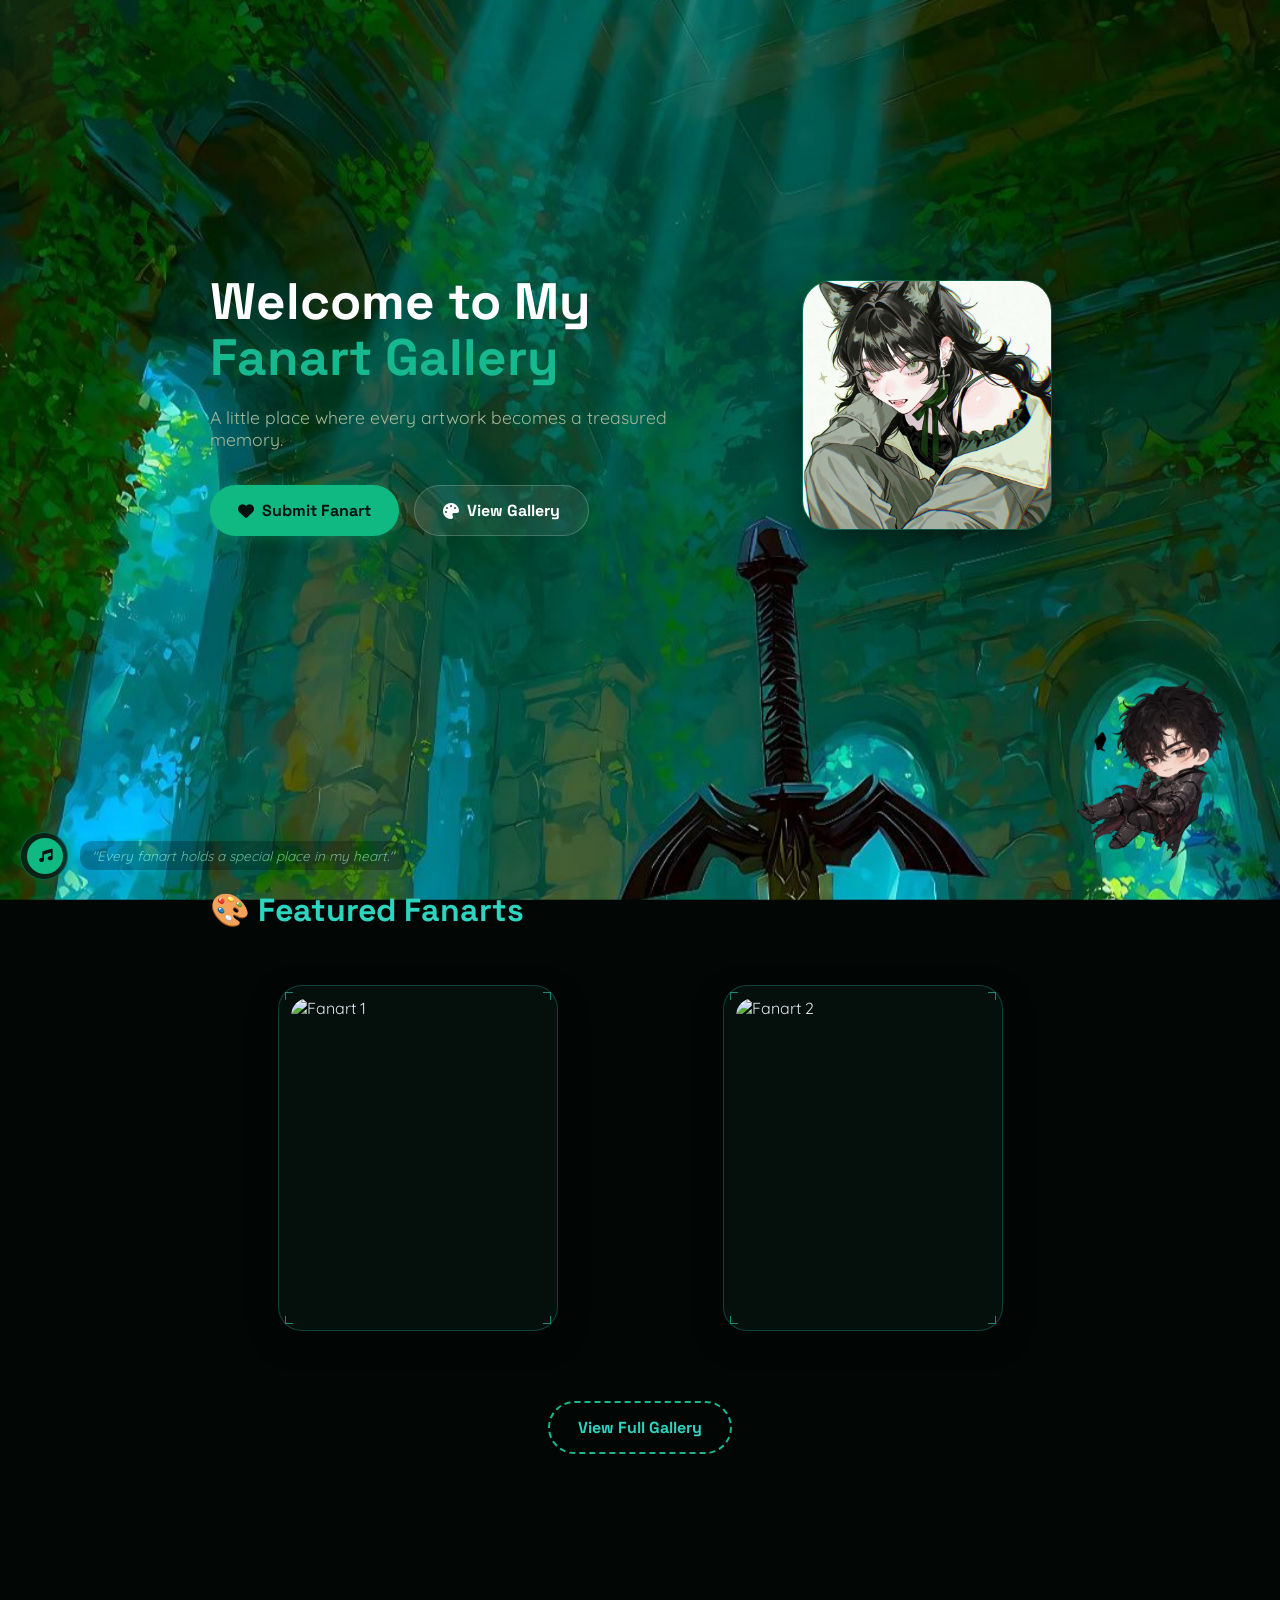
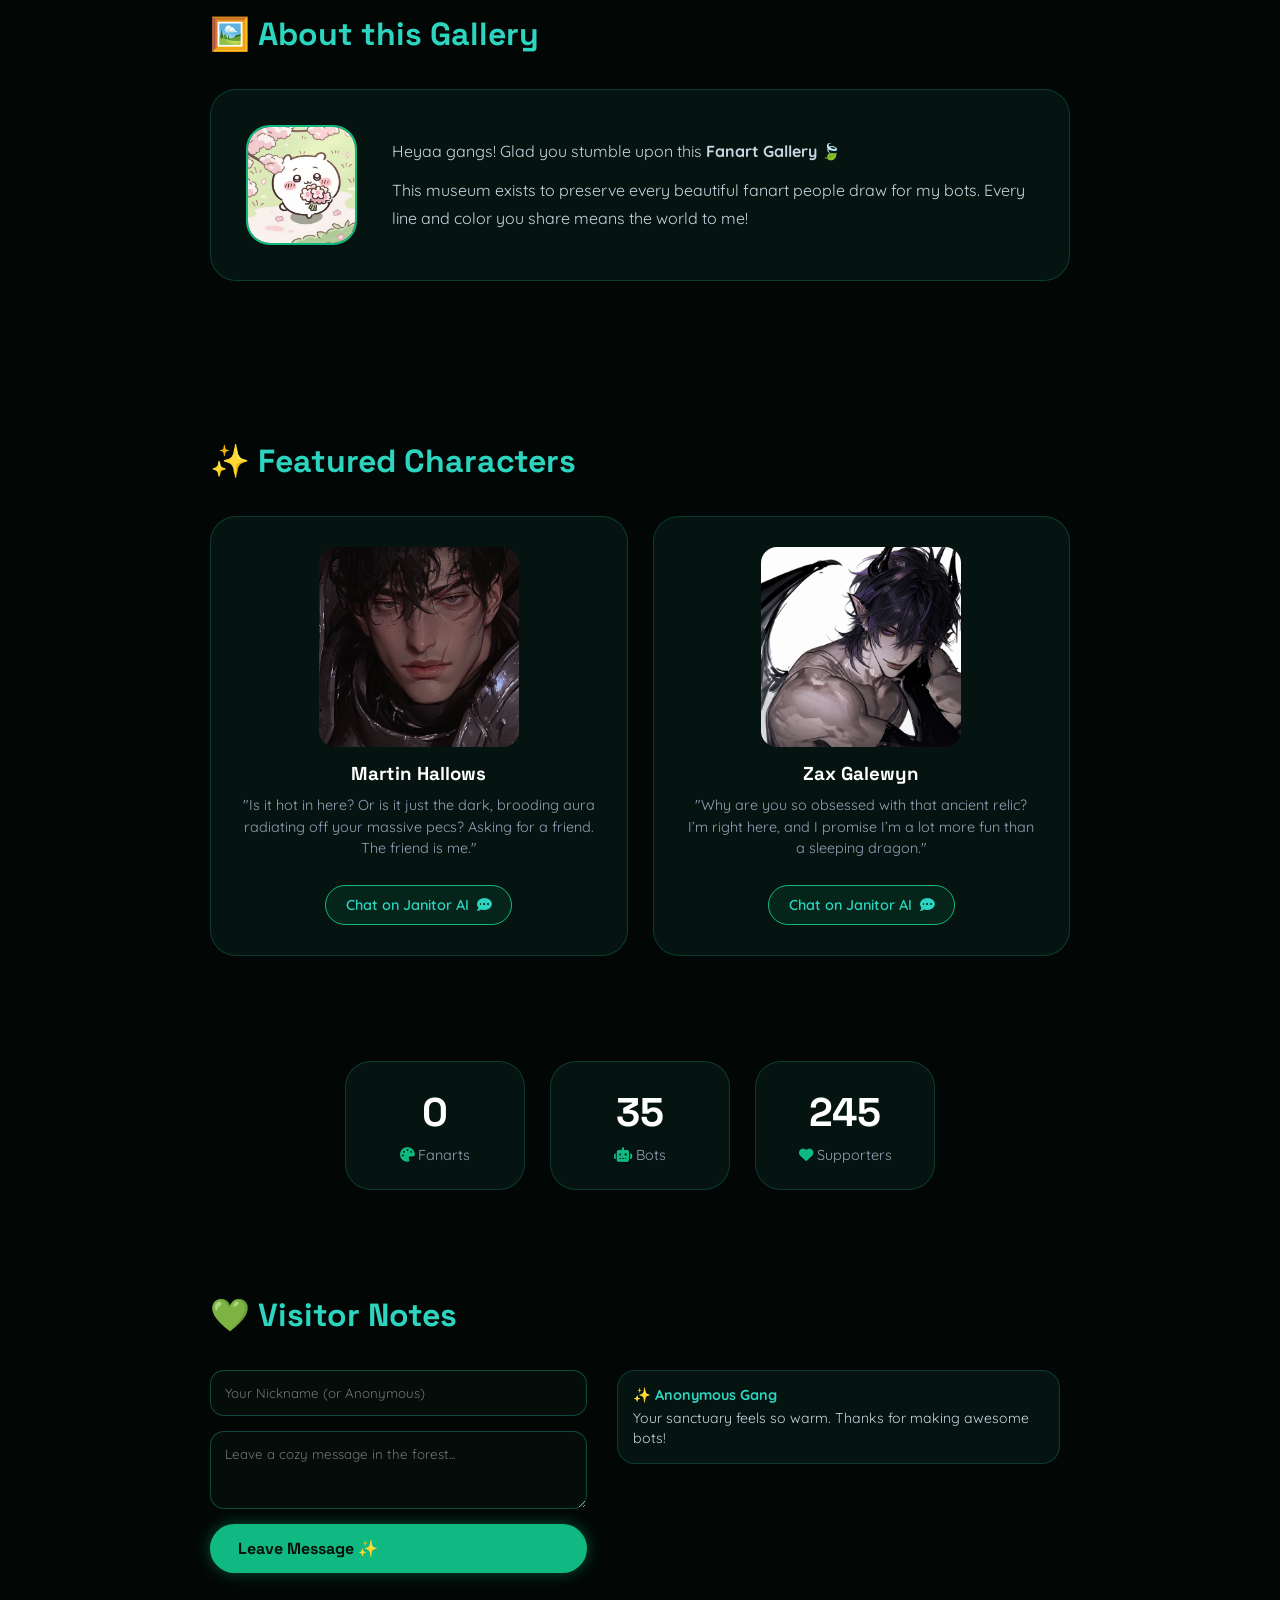
==== commit fd7b443a: "Update index.html" ====
--- a/index.html
+++ b/index.html
@@ -265,6 +265,77 @@
                             <p class="secondary-empty-msg" style="color: #a3b899; font-size: 0.95rem;">Every artwork shared by the community will be carefully preserved here.</p>
                         </div>
                     </div>
+
+                    <!-- FANART 1 -->
+                    <div class="memory-card" onclick="toggleMemoryPanel(this)">
+                        <div class="cyber-corner top-left"></div>
+                        <div class="cyber-corner top-right"></div>
+                        <div class="cyber-corner bottom-left"></div>
+                        <div class="cyber-corner bottom-right"></div>
+    
+                        <div class="art-frame-wrapper">
+                            <img src="Fanarts/Fanart_1.jpg" alt="Fanart 1" class="museum-art">
+                            <div class="light-scan-bar"></div>
+        
+                             Lớp phủ nút tính năng khi hover vào ảnh 
+                            <div class="art-hover-overlay">
+                                <button class="action-overlay-btn view-full-btn" onclick="openLightbox('Fanarts/Fanart_1.jpg', event)">
+                                    <i class="fas fa-search-plus"></i>
+                                </button>
+                            </div>
+                        </div>
+
+                        <div class="memory-info-panel glass-panel">
+                            <span class="system-tag"><i class="fas fa-seedling"></i> Gift From</span>
+                            <h4 class="artist-handle">@Kalich</h4>
+                            <p class="artist-message">This isn't Martin's fanart, but my persona (formally already an OC) for roleplay with Martin (if it's possible to post it here). I would like to send more works with him here 🥹</p>
+        
+                            <!-- Thanh tương tác Thả tim nằm dưới cùng panel chữ -->
+                            <div class="card-actions" style="display: flex; justify-content: flex-end; margin-top: 10px; border-top: 1px dashed rgba(45, 212, 191, 0.2); padding-top: 8px;">
+                                <button class="like-btn" data-like-id="fanart_01" onclick="handleLikeCard('fanart_01', event)" style="background: transparent; border: none; color: #a3b899; cursor: pointer; display: inline-flex; align-items: center; gap: 6px; font-family: 'Space Grotesk', sans-serif; font-weight: 700; font-size: 0.9rem; transition: all 0.3s ease;">
+                                    <i class="far fa-heart" style="color: #ef4444; transition: transform 0.2s ease;"></i> 
+                                    <span class="like-count">0</span>
+                                </button>
+                            </div>
+                        </div>
+                    </div>
+                
+                      <!-- FANART 2 -->
+                    <div class="memory-card" onclick="toggleMemoryPanel(this)">
+                        <div class="cyber-corner top-left"></div>
+                        <div class="cyber-corner top-right"></div>
+                        <div class="cyber-corner bottom-left"></div>
+                        <div class="cyber-corner bottom-right"></div>
+    
+                        <div class="art-frame-wrapper">
+                            <img src="Fanarts/Fanart_2.png" alt="Fanart 2" class="museum-art">
+                            <div class="light-scan-bar"></div>
+        
+                             Lớp phủ nút tính năng khi hover vào ảnh 
+                            <div class="art-hover-overlay">
+                                <button class="action-overlay-btn view-full-btn" onclick="openLightbox('Fanarts/Fanart_2.png', event)">
+                                    <i class="fas fa-search-plus"></i>
+                                </button>
+                            </div>
+                        </div>
+
+                        <div class="memory-info-panel glass-panel">
+                            <span class="system-tag"><i class="fas fa-seedling"></i> Gift From</span>
+                            <h4 class="artist-handle">@Newt</h4>
+                            <p class="artist-message">"I saw the fan art thing and knew I had to draw him!!There mite be some mistakes so I'm sorry if so :`3"</p>
+        
+                            <!-- Thanh tương tác Thả tim nằm dưới cùng panel chữ -->
+                            <div class="card-actions" style="display: flex; justify-content: flex-end; margin-top: 10px; border-top: 1px dashed rgba(45, 212, 191, 0.2); padding-top: 8px;">
+                                <button class="like-btn" data-like-id="fanart_02" onclick="handleLikeCard('fanart_02', event)" style="background: transparent; border: none; color: #a3b899; cursor: pointer; display: inline-flex; align-items: center; gap: 6px; font-family: 'Space Grotesk', sans-serif; font-weight: 700; font-size: 0.9rem; transition: all 0.3s ease;">
+                                    <i class="far fa-heart" style="color: #ef4444; transition: transform 0.2s ease;"></i> 
+                                    <span class="like-count">0</span>
+                                </button>
+                            </div>
+                        </div>
+                    </div>
+                
+                </div>
+            
 
                 </div>
 
@@ -447,17 +518,8 @@
         });
 
         function toggleMemoryPanel(card) {
-            if (card.classList.contains('expanded')) {
-                card.classList.remove('expanded');
-                return;
-            }
-
-            document.querySelectorAll('.memory-card').forEach(c => {
-                c.classList.remove('expanded');
-            });
-
-            card.classList.add('expanded');
-        }
+            card.classList.toggle('expanded');
+            }
 
         // 🔍 TÍNH NĂNG PHÓNG TO ẢNH FULL RESOLUTION
         function openLightbox(imgSrc, event) {
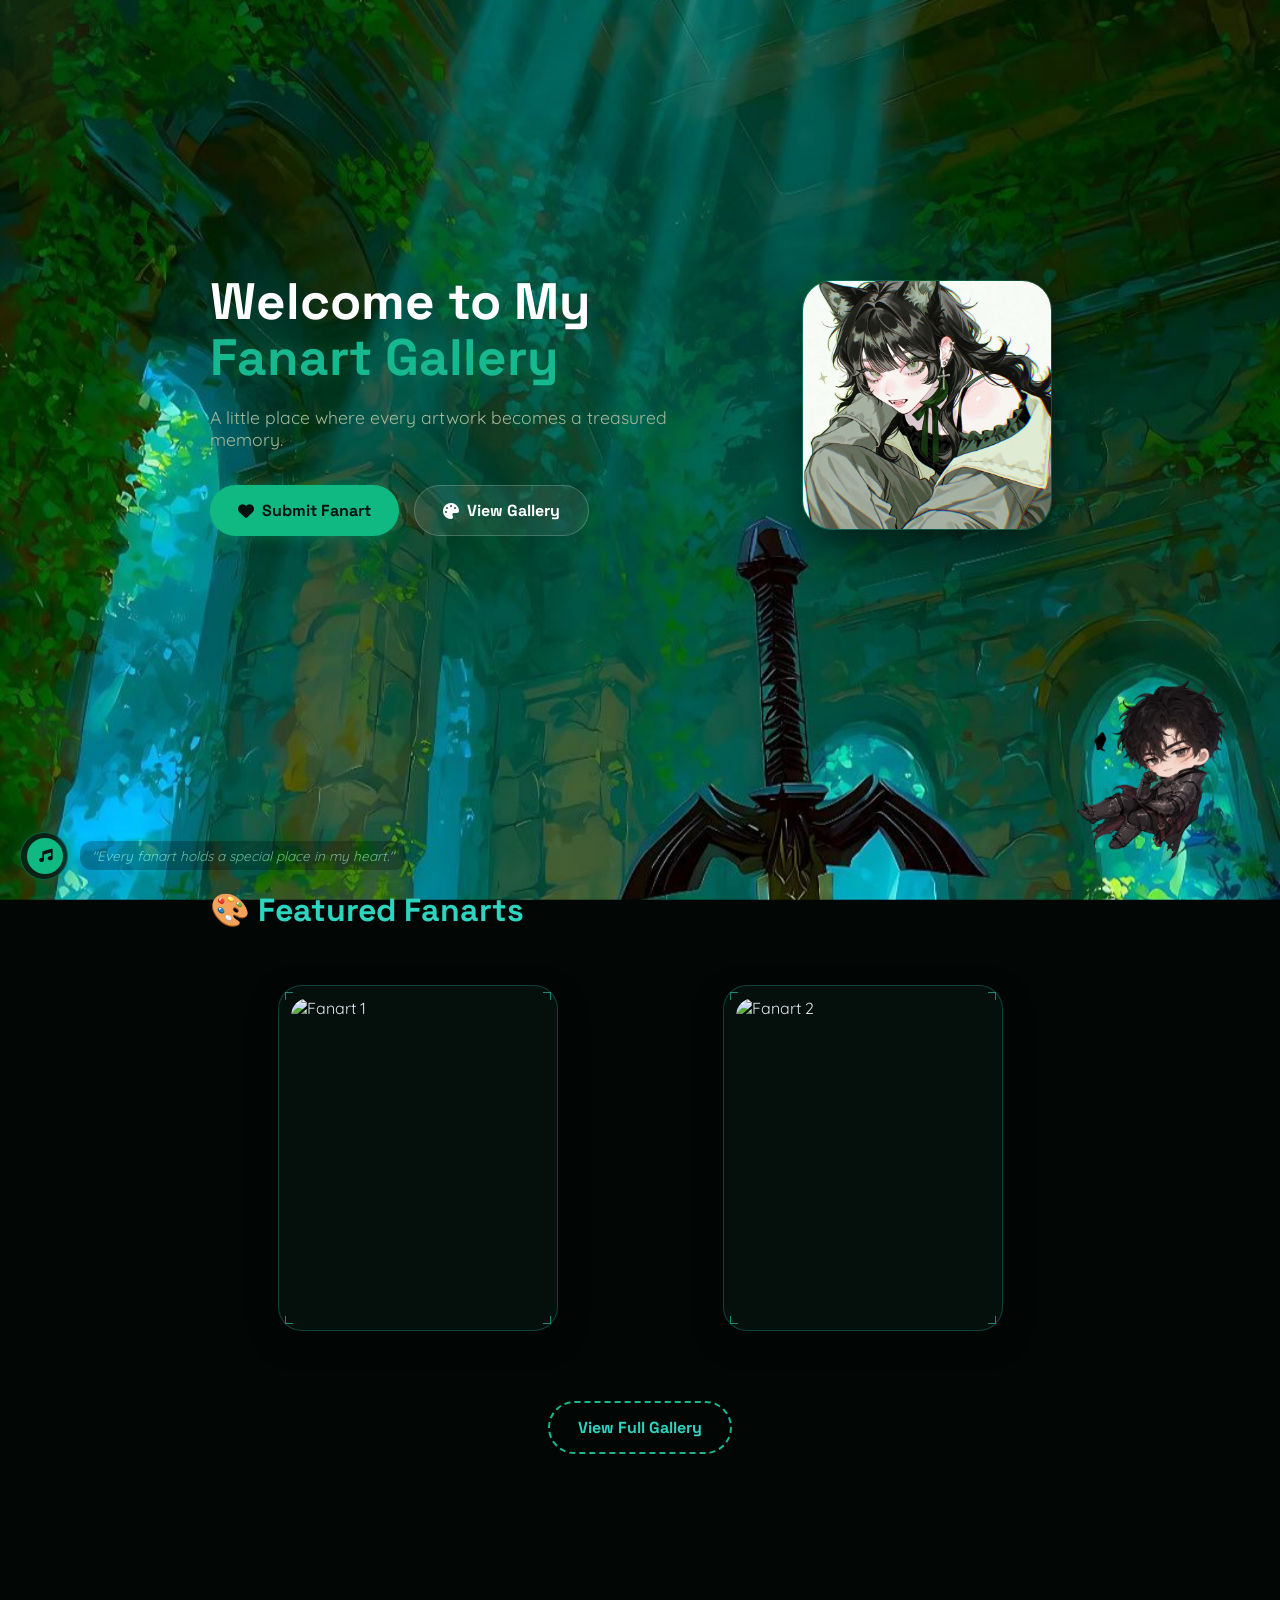
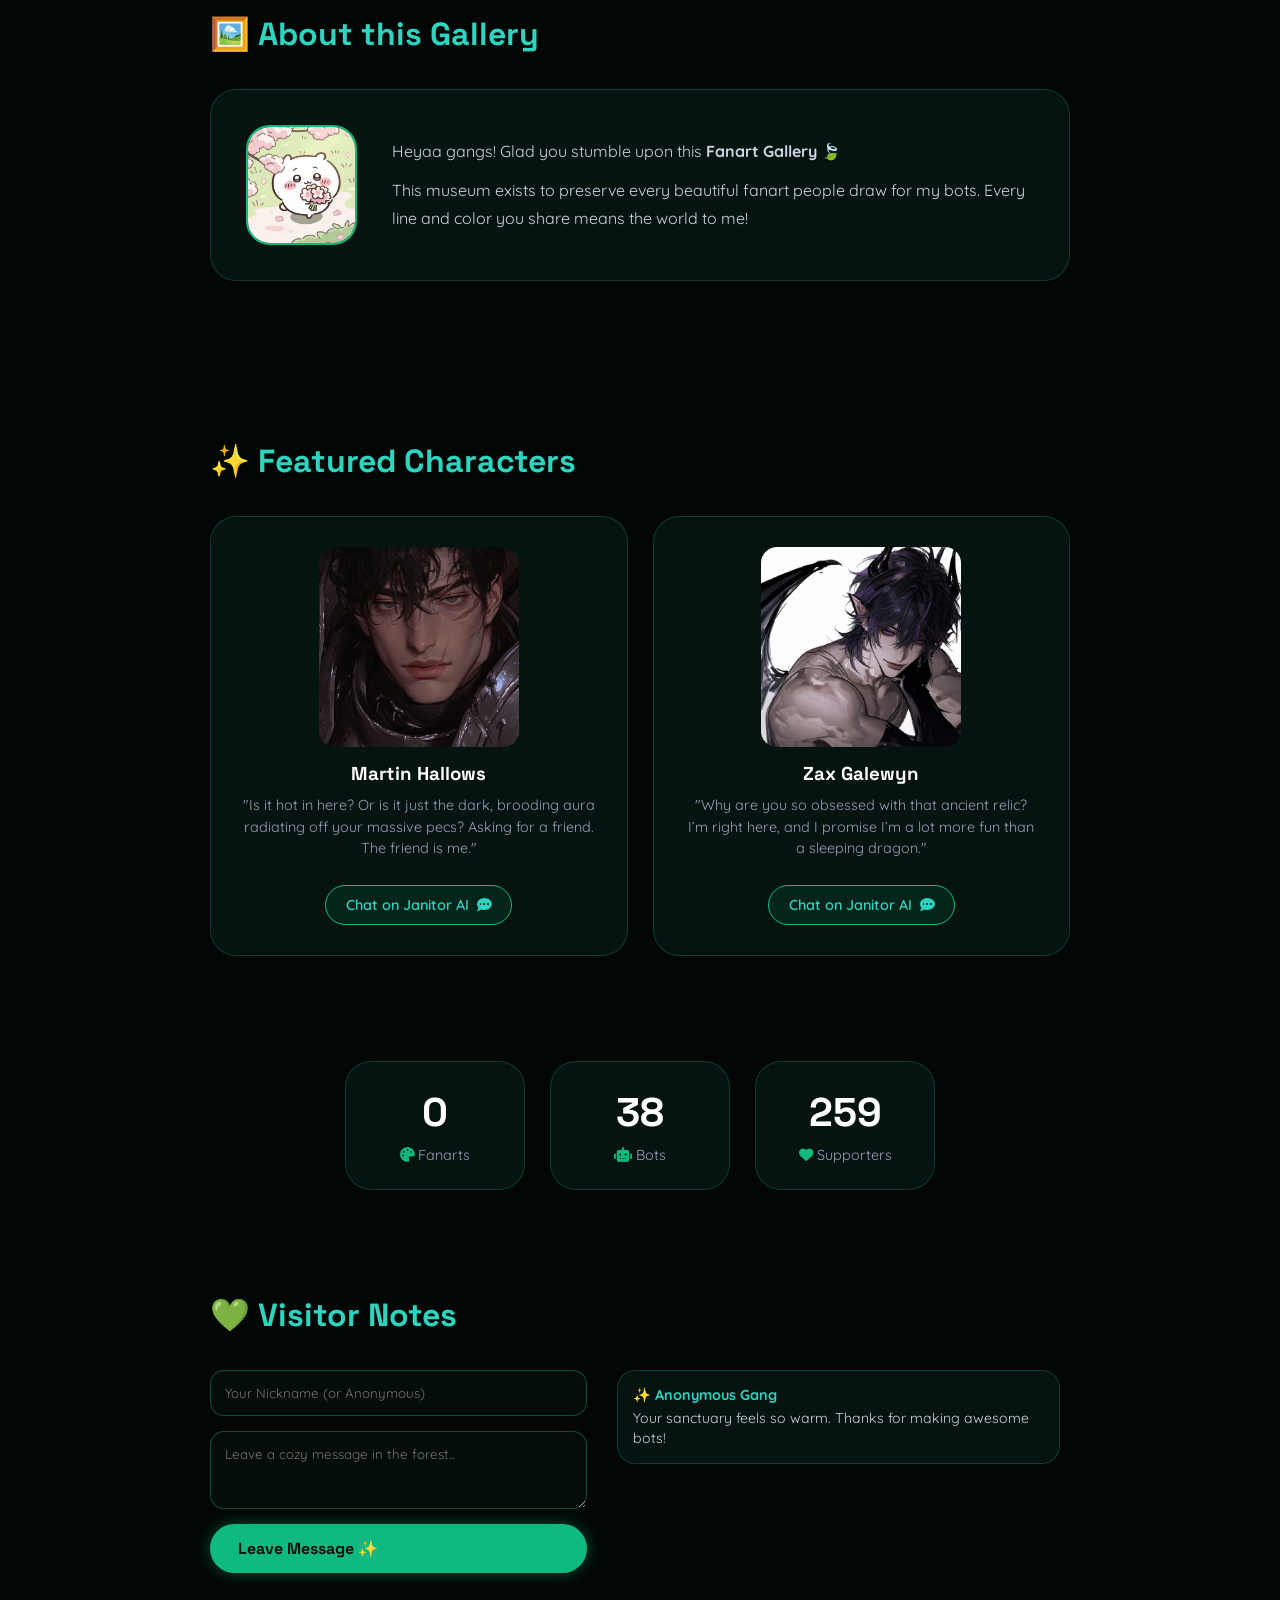
==== commit 989ee25b: "Update index.html" ====
--- a/index.html
+++ b/index.html
@@ -1,6 +1,49 @@
 <!DOCTYPE html>
 <html lang="en">
 <head>
+    <script type="module">
+        import { initializeApp } from "https://www.gstatic.com/firebasejs/10.12.0/firebase-app.js";
+    import { 
+        getFirestore, 
+        doc, 
+        getDoc, 
+        setDoc, 
+        onSnapshot, 
+        increment,
+        collection,
+        addDoc,
+        query,
+        orderBy,
+        serverTimestamp
+    } from "https://www.gstatic.com/firebasejs/10.12.0/firebase-firestore.js";
+
+        const firebaseConfig = {
+        apiKey: "AIzaSyA2yamFE-J5wQbiDY134w3Klw1J-jA-72A",
+        authDomain: "kidoes-fanart-gallery.firebaseapp.com",
+        databaseURL: "https://kidoes-fanart-gallery-default-rtdb.asia-southeast1.firebasedatabase.app",
+        projectId: "kidoes-fanart-gallery",
+        storageBucket: "kidoes-fanart-gallery.firebasestorage.app",
+        messagingSenderId: "629053279065",
+        appId: "1:629053279065:web:5476466088c61e29335a48",
+         measurementId: "G-HP46DS8TCM"
+        };
+        
+        const app = initializeApp(firebaseConfig);
+        const db = getFirestore(app);
+
+        // Gắn ra window để các đoạn script khác trong trang dùng được    
+        window.db = db;
+        window.fbDoc = doc;
+        window.fbGetDoc = getDoc;
+        window.fbSetDoc = setDoc;
+        window.fbOnSnapshot = onSnapshot;
+         window.fbIncrement = increment;
+        window.fbCollection = collection;
+        window.fbAddDoc = addDoc;
+        window.fbQuery = query;
+        window.fbOrderBy = orderBy;
+        window.fbServerTimestamp = serverTimestamp;
+    </script>
     <meta charset="UTF-8">
     <meta name="viewport" content="width=device-width, initial-scale=1.0">
     <title>Kidoes' Fanart Gallery 💚 Digital Forest Museum</title>
@@ -336,8 +379,6 @@
                 
                 </div>
             
-
-                </div>
 
                 <!-- Nút quay lại sảnh chính Home -->
                 <div class="center-btn" style="margin-top: 50px; display: flex; justify-content: center; width: 100%;">
@@ -490,32 +531,61 @@
             }
         });
 
-        // GUESTBOOK LOGIC
+        // GUESTBOOK LOGIC (Firebase - dùng chung cho mọi người)
         const guestMessagesContainer = document.getElementById('guestMessages');
         const guestbookForm = document.getElementById('guestbookForm');
 
         function renderMessage(name, msg, isNew = false) {
             const card = document.createElement('div');
             card.className = `msg-card glass-panel ${isNew ? 'new-msg' : ''}`;
-            card.innerHTML = `<h4>✨ ${name}</h4><p>${msg}</p>`;
-            guestMessagesContainer.insertBefore(card, guestMessagesContainer.firstChild);
-        }
-
-        const savedMessages = JSON.parse(localStorage.getItem('forestGuestbook')) || [];
-        savedMessages.forEach(m => renderMessage(m.name, m.msg));
-
-        guestbookForm.addEventListener('submit', function(e) {
-            e.preventDefault();
-            const name = document.getElementById('guestName').value || 'Anonymous';
-            const msg = document.getElementById('guestMsg').value;
-
-            renderMessage(name, msg, true);
-
-            savedMessages.push({ name: name, msg: msg });
-            localStorage.setItem('forestGuestbook', JSON.stringify(savedMessages));
-
+            card.innerHTML = `<h4>✨ ${escapeHtml(name)}</h4><p>${escapeHtml(msg)}</p>`;
+            guestMessagesContainer.appendChild(card);
+        }
+
+        // Tránh lỗi hiển thị nếu người dùng gõ ký tự đặc biệt như <, >
+        function escapeHtml(text) {
+            const div = document.createElement('div');
+            div.textContent = text;
+            return div.innerHTML;
+        }
+
+        // Lắng nghe realtime: tin nhắn mới từ BẤT KỲ AI cũng tự hiện ra ngay
+        function initGuestbook() {
+            if (!window.db || !window.fbQuery) {
+                setTimeout(initGuestbook, 200); // Đợi 0.2s nếu Firebase chưa nạp xong
+                return;
+            }
+        }
+
+        window.fbOnSnapshot(guestbookQuery, (snapshot) => {
+            guestMessagesContainer.innerHTML = ""; // vẽ lại toàn bộ danh sách mỗi khi có thay đổi
+            snapshot.forEach((docSnap) => {
+                const data = docSnap.data();
+                renderMessage(data.name, data.msg);
+            });
+        // cuộn xuống tin nhắn mới nhất (tùy chọn, có thể bỏ nếu không thích)
+        guestMessagesContainer.scrollTop = guestMessagesContainer.scrollHeight;
+    });
+
+    guestbookForm.addEventListener('submit', async function(e) {
+        e.preventDefault();
+        const name = document.getElementById('guestName').value || 'Anonymous';
+        const msg = document.getElementById('guestMsg').value;
+
+        if (!msg.trim()) return;
+
+        try {
+            await window.fbAddDoc(window.fbCollection(window.db, "guestbook"), {
+                name: name,
+                msg: msg,
+                createdAt: window.fbServerTimestamp()
+            });
             guestbookForm.reset();
-        });
+        } catch (err) {
+            console.error("Lỗi gửi tin nhắn:", err);
+            alert("Gửi tin nhắn thất bại, thử lại nha!");
+        }
+    });
 
         function toggleMemoryPanel(card) {
             card.classList.toggle('expanded');
@@ -547,47 +617,106 @@
         }
 
         // ❤️ TÍNH NĂNG THẢ TIM & LƯU TRỮ VÀO BỘ NHỚ LOCALSTORAGE
-        function handleLikeCard(likeId, event) {
-            if (event) event.stopPropagation(); 
+// ❤️ TÍNH NĂNG THẢ TIM CẢI TIẾN (TĂNG TỐC HIỂN THỊ + THÔNG BÁO TỐT HƠN)
+
+        async function handleLikeCard(likeId, event) {
+            if (event) event.stopPropagation();
+
+            let myLikes = JSON.parse(localStorage.getItem('myGalleryLikes')) || {};
             
-            let likesData = JSON.parse(localStorage.getItem('galleryLikes')) || {};
-            
-            if (!likesData[likeId]) {
-                likesData[likeId] = 1; 
-                localStorage.setItem('galleryLikes', JSON.stringify(likesData));
-                
-                updateLikeUI(likeId, 1, true);
-            }
-        }
-
-        function updateLikeUI(likeId, count, hasLiked) {
+            // Nếu đã thả tim rồi -> Thông báo nhẹ cho người dùng biết
+            if (myLikes[likeId]) {
+                alert("Bồ đã thả tim cho tác phẩm này rồi nhé! 💚");
+                return;
+            }
+
+            // 1. CẬP NHẬT GIAO DIỆN NGAY LẬP TỨC (Không cần chờ Firebase)
+            markHeartAsLiked(likeId);
+            myLikes[likeId] = true;
+            localStorage.setItem('myGalleryLikes', JSON.stringify(myLikes));
+
+            // Tăng tạm 1 số đếm trên màn hình cho bồ thấy liền
             const buttons = document.querySelectorAll(`[data-like-id="${likeId}"]`);
             buttons.forEach(btn => {
                 const countText = btn.querySelector('.like-count');
+                if (countText) {
+                    let currentCount = parseInt(countText.innerText) || 0;
+                    countText.innerText = currentCount + 1;
+                }
+            });
+
+            // 2. GỬI DỮ LIỆU LÊN FIREBASE FIRESTORE
+            try {
+                if (!window.db) {
+                    console.warn("Firebase chưa sẵn sàng, dữ liệu đã lưu tạm ở máy.");
+                    return;
+                }
+
+                const likeRef = window.fbDoc(window.db, "likes", likeId);
+                const likeSnap = await window.fbGetDoc(likeRef);
+
+                if (likeSnap.exists()) {
+                    await window.fbSetDoc(likeRef, { count: window.fbIncrement(1) }, { merge: true });
+                } else {
+                    await window.fbSetDoc(likeRef, { count: 1 });
+                }
+            } catch (err) {
+                console.error("Lỗi đồng bộ Firebase:", err);
+            }
+        }
+
+        function markHeartAsLiked(likeId) {
+            const buttons = document.querySelectorAll(`[data-like-id="${likeId}"]`);
+            buttons.forEach(btn => {
                 const heartIcon = btn.querySelector('i');
-                
-                if (countText) countText.innerText = count;
-                if (heartIcon && hasLiked) {
-                    heartIcon.className = "fas fa-heart"; 
+                if (heartIcon) {
+                    heartIcon.className = "fas fa-heart";
                     heartIcon.style.transform = "scale(1.2)";
                     btn.style.color = "#ef4444";
                 }
             });
         }
 
-        document.addEventListener("DOMContentLoaded", () => {
-            setTimeout(() => {
-                let likesData = JSON.parse(localStorage.getItem('galleryLikes')) || {};
-                const allLikeButtons = document.querySelectorAll('[data-like-id]');
-                
-                allLikeButtons.forEach(btn => {
-                    const id = btn.getAttribute('data-like-id');
-                    const count = likesData[id] ? 1 : 0;
-                    updateLikeUI(id, count, likesData[id]);
+        function updateLikeCountUI(likeId, count) {
+            const buttons = document.querySelectorAll(`[data-like-id="${likeId}"]`);
+            buttons.forEach(btn => {
+                const countText = btn.querySelector('.like-count');
+                if (countText) countText.innerText = count;
+            });
+        }
+
+        function initFirebaseLikes() {
+            if (!window.db) {
+                setTimeout(initFirebaseLikes, 200);
+                return;
+            }
+
+            const myLikes = JSON.parse(localStorage.getItem('myGalleryLikes')) || {};
+            const allLikeIds = new Set();
+
+            document.querySelectorAll('[data-like-id]').forEach(btn => {
+                allLikeIds.add(btn.getAttribute('data-like-id'));
+            });
+
+            allLikeIds.forEach(likeId => {
+                if (myLikes[likeId]) {
+                    markHeartAsLiked(likeId);
+                }
+
+                const likeRef = window.fbDoc(window.db, "likes", likeId);
+                window.fbOnSnapshot(likeRef, (docSnap) => {
+                    if (docSnap.exists()) {
+                        const count = docSnap.data().count || 0;
+                        updateLikeCountUI(likeId, count);
+                    }
                 });
-            }, 100);
+            });
+        }
+
+        window.addEventListener("load", () => {
+            setTimeout(initFirebaseLikes, 300);
         });
-    </script>
+</script>
 
     <!-- ================= LIGHTBOX MODAL ================= -->
     <div id="customLightbox" class="lightbox-modal" onclick="closeLightbox()" style="position: fixed; top: 0; left: 0; width: 100vw; height: 100vh; background: rgba(2, 7, 5, 0.95); z-index: 9999; display: none; align-items: center; justify-content: center; opacity: 0; transition: opacity 0.4s ease; backdrop-filter: blur(8px);">
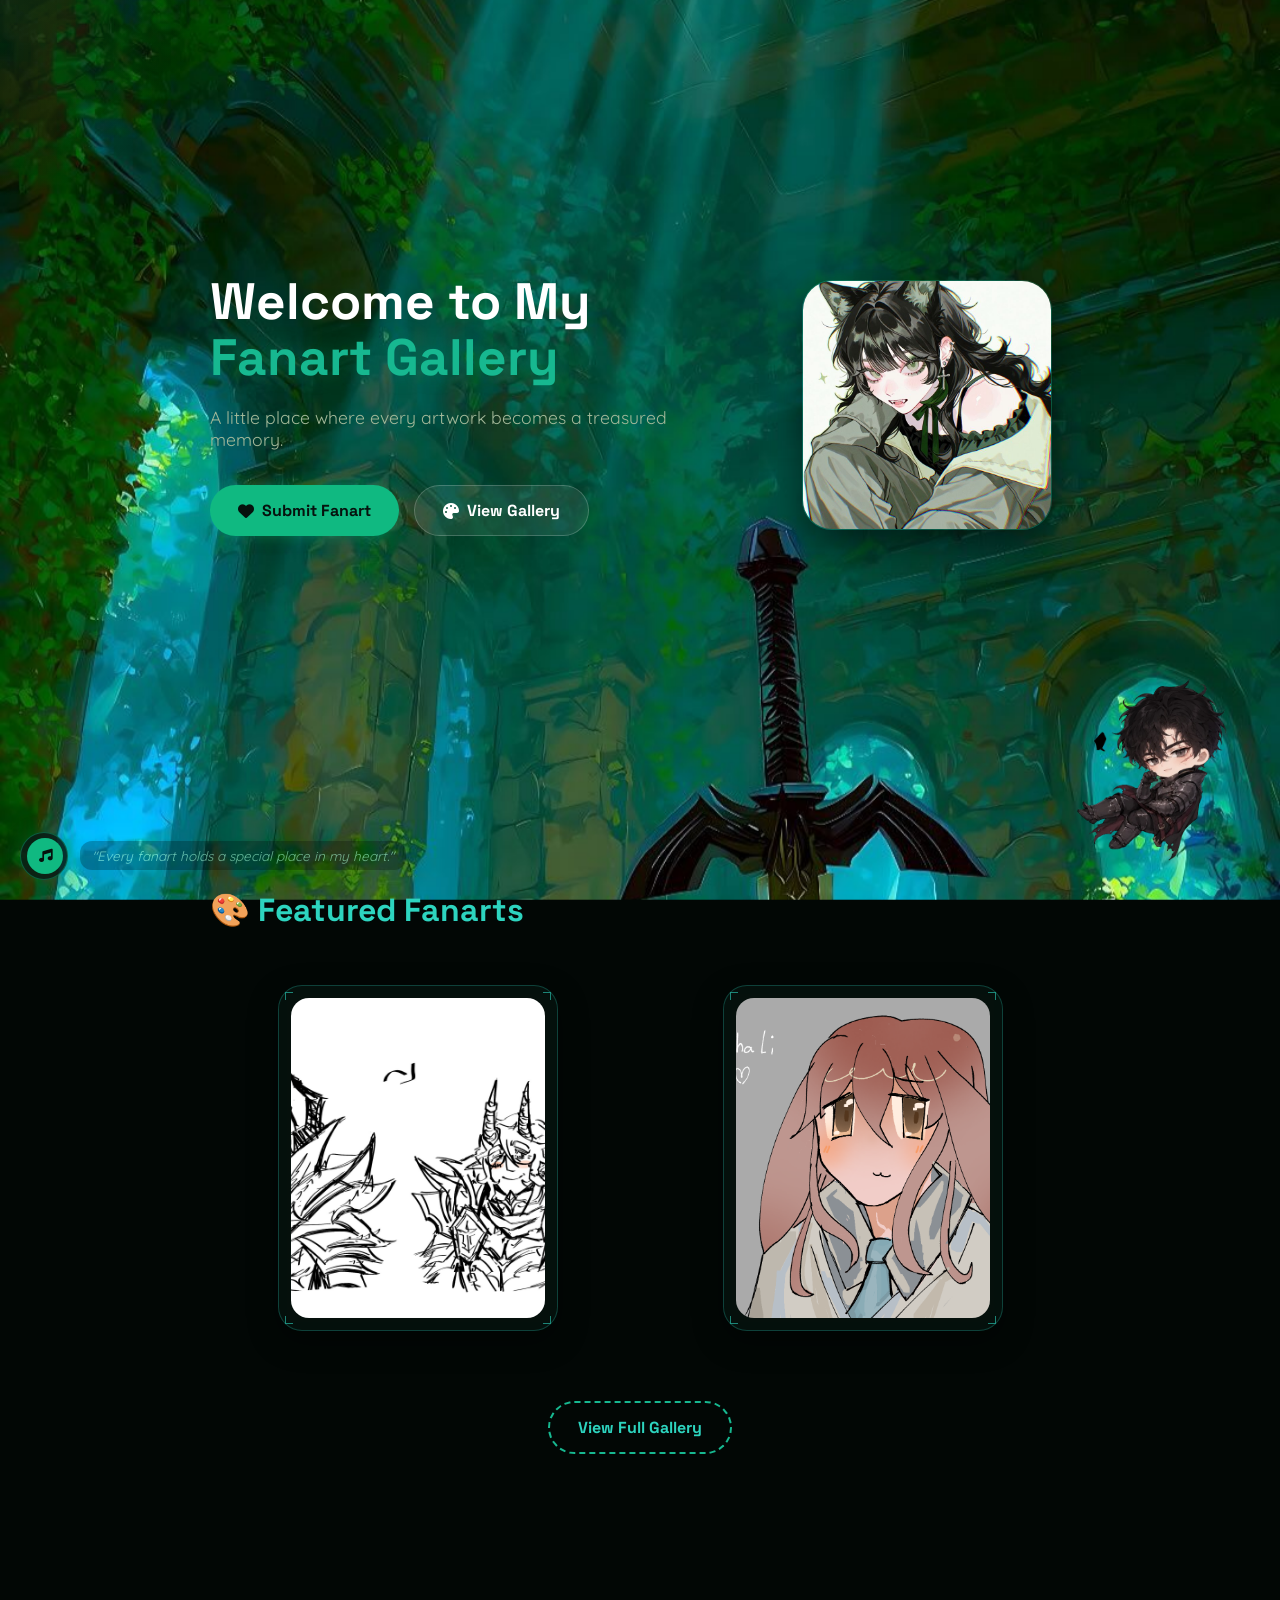
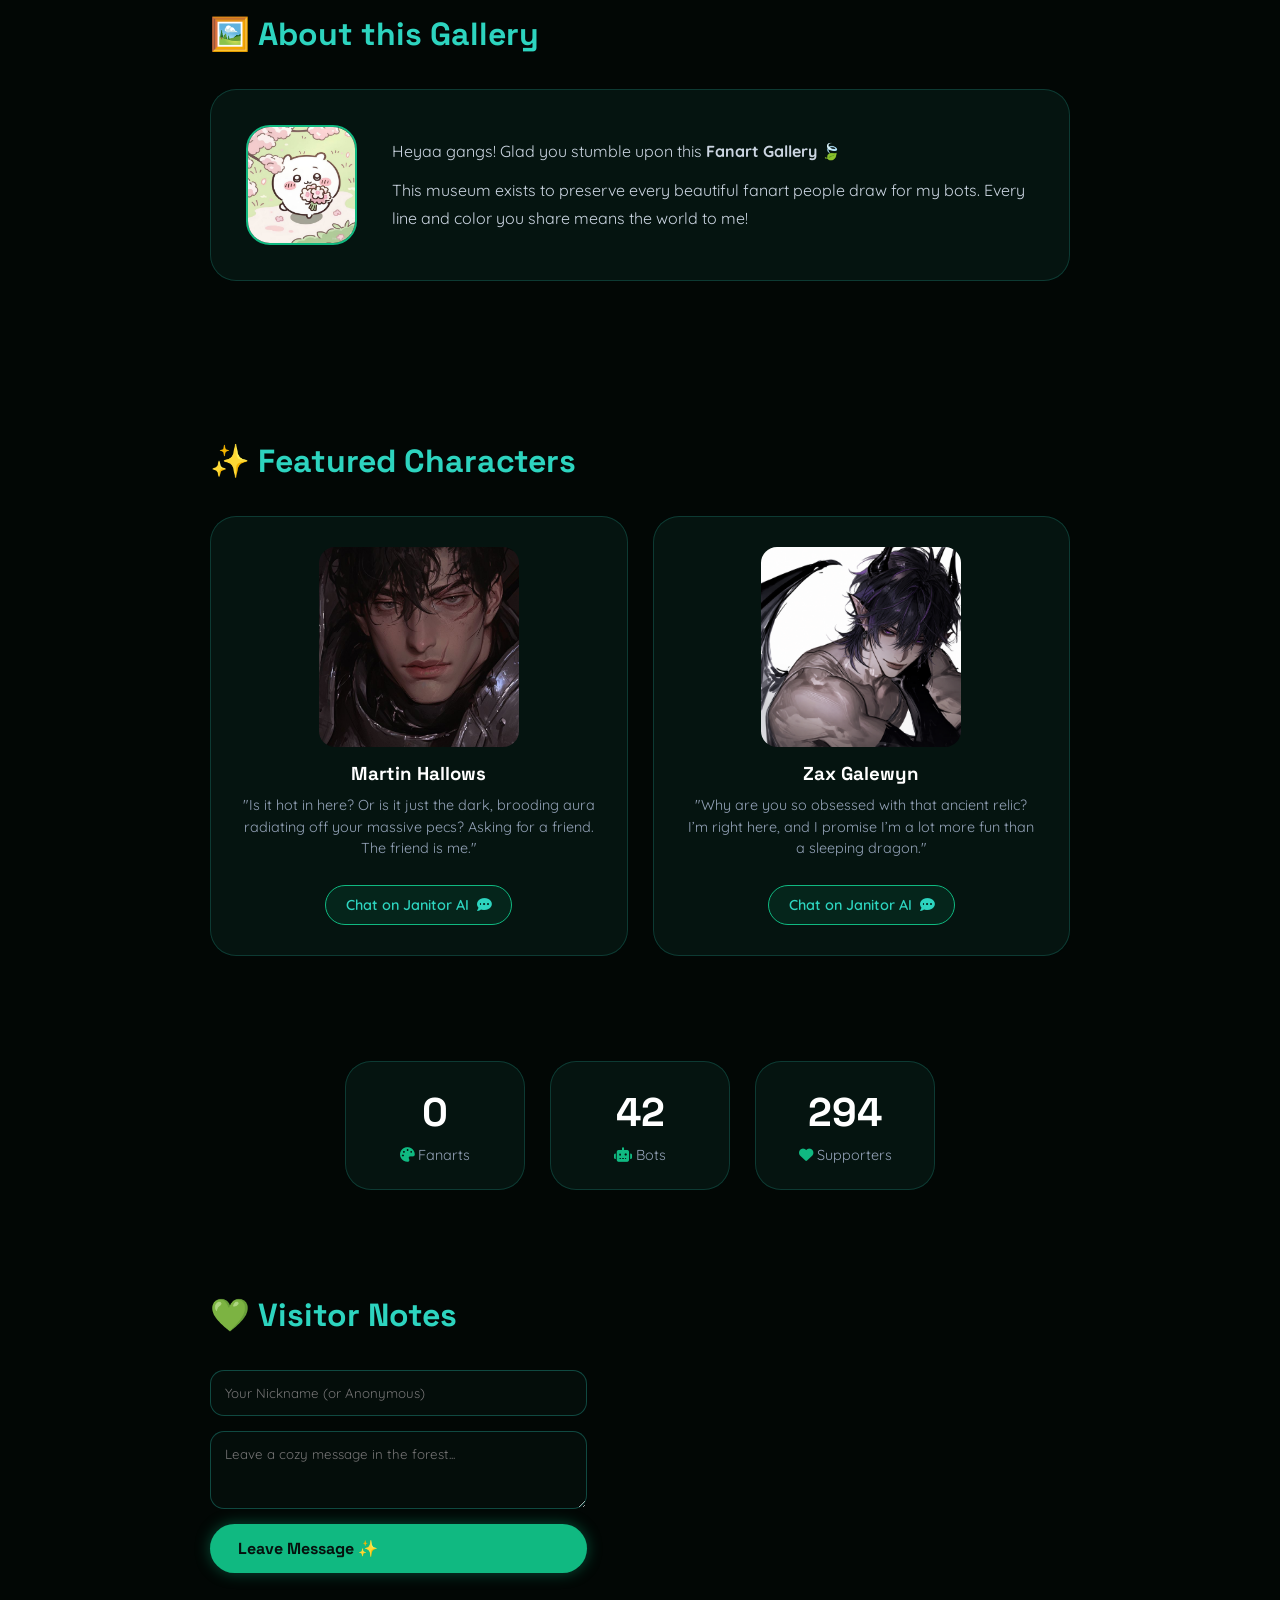
==== commit f0b8a704: "Update index.html" ====
--- a/index.html
+++ b/index.html
@@ -3,45 +3,37 @@
 <head>
     <script type="module">
         import { initializeApp } from "https://www.gstatic.com/firebasejs/10.12.0/firebase-app.js";
-    import { 
-        getFirestore, 
-        doc, 
-        getDoc, 
-        setDoc, 
-        onSnapshot, 
-        increment,
-        collection,
-        addDoc,
-        query,
-        orderBy,
-        serverTimestamp
-    } from "https://www.gstatic.com/firebasejs/10.12.0/firebase-firestore.js";
+        import { 
+            getFirestore, 
+            collection,
+            addDoc,
+            query,
+            orderBy,
+            onSnapshot,
+            serverTimestamp
+        } from "https://www.gstatic.com/firebasejs/10.12.0/firebase-firestore.js";
 
         const firebaseConfig = {
-        apiKey: "AIzaSyA2yamFE-J5wQbiDY134w3Klw1J-jA-72A",
-        authDomain: "kidoes-fanart-gallery.firebaseapp.com",
-        databaseURL: "https://kidoes-fanart-gallery-default-rtdb.asia-southeast1.firebasedatabase.app",
-        projectId: "kidoes-fanart-gallery",
-        storageBucket: "kidoes-fanart-gallery.firebasestorage.app",
-        messagingSenderId: "629053279065",
-        appId: "1:629053279065:web:5476466088c61e29335a48",
-         measurementId: "G-HP46DS8TCM"
+            apiKey: "AIzaSyA2yamFE-J5wQbiDY134w3Klw1J-jA-72A",
+            authDomain: "kidoes-fanart-gallery.firebaseapp.com",
+            databaseURL: "https://kidoes-fanart-gallery-default-rtdb.asia-southeast1.firebasedatabase.app",
+            projectId: "kidoes-fanart-gallery",
+            storageBucket: "kidoes-fanart-gallery.firebasestorage.app",
+            messagingSenderId: "629053279065",
+            appId: "1:629053279065:web:5476466088c61e29335a48",
+            measurementId: "G-HP46DS8TCM"
         };
         
         const app = initializeApp(firebaseConfig);
         const db = getFirestore(app);
 
-        // Gắn ra window để các đoạn script khác trong trang dùng được    
+        // Gắn ra window để script Guestbook bên dưới dùng    
         window.db = db;
-        window.fbDoc = doc;
-        window.fbGetDoc = getDoc;
-        window.fbSetDoc = setDoc;
-        window.fbOnSnapshot = onSnapshot;
-         window.fbIncrement = increment;
         window.fbCollection = collection;
         window.fbAddDoc = addDoc;
         window.fbQuery = query;
         window.fbOrderBy = orderBy;
+        window.fbOnSnapshot = onSnapshot;
         window.fbServerTimestamp = serverTimestamp;
     </script>
     <meta charset="UTF-8">
@@ -63,7 +55,6 @@
             -webkit-overflow-scrolling: touch; 
         }
 
-        /* 🟢 CHỈ SỬA KHÚC NÀY ĐỂ GIẤU PHÒNG TRIỂN LÃM ĐÚNG CÁCH: */
         .cinema-slider {
             display: flex;
             width: 200vw;
@@ -76,7 +67,7 @@
             width: 100vw;
             max-width: 100vw;
             flex-shrink: 0;
-            overflow: visible !important; /* Giữ nguyên dòng này để laptop cuộn chuột không bị chậm rùa */
+            overflow: visible !important;
         }
 
         /* Khóa chết đống thanh cuộn xám vô duyên trên Cốc Cốc, Chrome, Edge và Safari */
@@ -93,10 +84,10 @@
             scrollbar-width: none !important; /* Firefox */
         }
 
-                /* ===== CHỈ FIX ĐÚNG 3 KHU VỰC BỊ LỖI TRÊN MOBILE (<= 768px) ===== */
+        /* ===== FIX 3 KHU VỰC BỊ LỖI TRÊN MOBILE (<= 768px) ===== */
         @media (max-width: 768px) {
             
-            /* 1. Sửa khung Nhân vật: Ép xếp dọc 1 cột thay vì tràn ngang */
+            /* 1. Sửa khung Nhân vật */
             .char-grid {
                 grid-template-columns: 1fr !important;
                 gap: 25px !important;
@@ -106,20 +97,20 @@
                 max-width: 100% !important;
             }
 
-            /* 2. Sửa khung Số liệu: Thu nhỏ khoảng cách, cho phép tự co giãn đều màn hình */
+            /* 2. Sửa khung Số liệu */
             .stats-section {
-                flex-direction: row !important; /* Giữ hàng ngang nhưng tự rớt dòng */
+                flex-direction: row !important;
                 flex-wrap: wrap !important;
                 justify-content: center !important;
                 gap: 15px !important;
             }
             .stat-box {
-                width: calc(50% - 10px) !important; /* Chia đôi màn hình nằm cạnh nhau cho đẹp */
+                width: calc(50% - 10px) !important;
                 min-width: 140px !important;
                 padding: 15px 10px !important;
             }
 
-            /* 3. Sửa Guestbook: Ép Form nhập và Tin nhắn xếp dọc nối đuôi nhau */
+            /* 3. Sửa Guestbook */
             .guestbook-container {
                 flex-direction: column !important;
                 gap: 20px !important;
@@ -129,7 +120,6 @@
                 max-width: 100% !important;
             }
         }
-
     </style>
 </head>
 <body>
@@ -277,10 +267,7 @@
                             <button type="submit" class="btn btn-primary">Leave Message ✨</button>
                         </form>
                         <div class="guest-messages" id="guestMessages">
-                            <div class="msg-card glass-panel">
-                                <h4>✨ Anonymous Gang</h4>
-                                <p>Your sanctuary feels so warm. Thanks for making awesome bots!</p>
-                            </div>
+                            <!-- Tin nhắn từ Firebase sẽ tự nạp vào đây -->
                         </div>
                     </div>
                 </section>
@@ -320,7 +307,6 @@
                             <img src="Fanarts/Fanart_1.jpg" alt="Fanart 1" class="museum-art">
                             <div class="light-scan-bar"></div>
         
-                             Lớp phủ nút tính năng khi hover vào ảnh 
                             <div class="art-hover-overlay">
                                 <button class="action-overlay-btn view-full-btn" onclick="openLightbox('Fanarts/Fanart_1.jpg', event)">
                                     <i class="fas fa-search-plus"></i>
@@ -332,18 +318,10 @@
                             <span class="system-tag"><i class="fas fa-seedling"></i> Gift From</span>
                             <h4 class="artist-handle">@Kalich</h4>
                             <p class="artist-message">This isn't Martin's fanart, but my persona (formally already an OC) for roleplay with Martin (if it's possible to post it here). I would like to send more works with him here 🥹</p>
-        
-                            <!-- Thanh tương tác Thả tim nằm dưới cùng panel chữ -->
-                            <div class="card-actions" style="display: flex; justify-content: flex-end; margin-top: 10px; border-top: 1px dashed rgba(45, 212, 191, 0.2); padding-top: 8px;">
-                                <button class="like-btn" data-like-id="fanart_01" onclick="handleLikeCard('fanart_01', event)" style="background: transparent; border: none; color: #a3b899; cursor: pointer; display: inline-flex; align-items: center; gap: 6px; font-family: 'Space Grotesk', sans-serif; font-weight: 700; font-size: 0.9rem; transition: all 0.3s ease;">
-                                    <i class="far fa-heart" style="color: #ef4444; transition: transform 0.2s ease;"></i> 
-                                    <span class="like-count">0</span>
-                                </button>
-                            </div>
                         </div>
                     </div>
                 
-                      <!-- FANART 2 -->
+                    <!-- FANART 2 -->
                     <div class="memory-card" onclick="toggleMemoryPanel(this)">
                         <div class="cyber-corner top-left"></div>
                         <div class="cyber-corner top-right"></div>
@@ -354,7 +332,6 @@
                             <img src="Fanarts/Fanart_2.png" alt="Fanart 2" class="museum-art">
                             <div class="light-scan-bar"></div>
         
-                             Lớp phủ nút tính năng khi hover vào ảnh 
                             <div class="art-hover-overlay">
                                 <button class="action-overlay-btn view-full-btn" onclick="openLightbox('Fanarts/Fanart_2.png', event)">
                                     <i class="fas fa-search-plus"></i>
@@ -366,20 +343,11 @@
                             <span class="system-tag"><i class="fas fa-seedling"></i> Gift From</span>
                             <h4 class="artist-handle">@Newt</h4>
                             <p class="artist-message">"I saw the fan art thing and knew I had to draw him!!There mite be some mistakes so I'm sorry if so :`3"</p>
-        
-                            <!-- Thanh tương tác Thả tim nằm dưới cùng panel chữ -->
-                            <div class="card-actions" style="display: flex; justify-content: flex-end; margin-top: 10px; border-top: 1px dashed rgba(45, 212, 191, 0.2); padding-top: 8px;">
-                                <button class="like-btn" data-like-id="fanart_02" onclick="handleLikeCard('fanart_02', event)" style="background: transparent; border: none; color: #a3b899; cursor: pointer; display: inline-flex; align-items: center; gap: 6px; font-family: 'Space Grotesk', sans-serif; font-weight: 700; font-size: 0.9rem; transition: all 0.3s ease;">
-                                    <i class="far fa-heart" style="color: #ef4444; transition: transform 0.2s ease;"></i> 
-                                    <span class="like-count">0</span>
-                                </button>
-                            </div>
                         </div>
                     </div>
                 
                 </div>
             
-
                 <!-- Nút quay lại sảnh chính Home -->
                 <div class="center-btn" style="margin-top: 50px; display: flex; justify-content: center; width: 100%;">
                     <button onclick="switchRoom('landing')" class="btn btn-back-home">
@@ -394,7 +362,7 @@
 
     <!-- Interactive Scripts -->
     <script>
-        // Hệ thống cảm biến thông minh: Tự động quản lý Trạng thái trống (Empty State) & Đồng bộ nhân bản
+        // Tự động quản lý Trạng thái trống (Empty State) & Đồng bộ nhân bản Card ngoài sảnh
         document.addEventListener("DOMContentLoaded", () => {
             const fullGallery = document.getElementById("fullGalleryContainer");
             const featured = document.getElementById("featuredContainer");
@@ -420,7 +388,7 @@
             }
         });
 
-        // Cinematic Room Transition System (Framer Motion emulation)
+        // Cinematic Room Transition System
         function switchRoom(targetRoom) {
             const slider = document.getElementById('cinemaSlider');
             if (targetRoom === 'gallery') {
@@ -531,65 +499,73 @@
             }
         });
 
-        // GUESTBOOK LOGIC (Firebase - dùng chung cho mọi người)
+        // 💚 GUESTBOOK LOGIC (LƯU VÀ ĐỒNG BỘ TIN NHẮN BẰNG FIREBASE)
         const guestMessagesContainer = document.getElementById('guestMessages');
         const guestbookForm = document.getElementById('guestbookForm');
 
-        function renderMessage(name, msg, isNew = false) {
+        function renderMessage(name, msg) {
             const card = document.createElement('div');
-            card.className = `msg-card glass-panel ${isNew ? 'new-msg' : ''}`;
+            card.className = 'msg-card glass-panel';
             card.innerHTML = `<h4>✨ ${escapeHtml(name)}</h4><p>${escapeHtml(msg)}</p>`;
-            guestMessagesContainer.appendChild(card);
-        }
-
-        // Tránh lỗi hiển thị nếu người dùng gõ ký tự đặc biệt như <, >
+            // Chèn tin nhắn mới lên trên cùng
+            guestMessagesContainer.insertBefore(card, guestMessagesContainer.firstChild);
+        }
+
         function escapeHtml(text) {
             const div = document.createElement('div');
             div.textContent = text;
             return div.innerHTML;
         }
 
-        // Lắng nghe realtime: tin nhắn mới từ BẤT KỲ AI cũng tự hiện ra ngay
         function initGuestbook() {
             if (!window.db || !window.fbQuery) {
-                setTimeout(initGuestbook, 200); // Đợi 0.2s nếu Firebase chưa nạp xong
+                setTimeout(initGuestbook, 200); // Đợi Firebase nạp xong
                 return;
             }
-        }
-
-        window.fbOnSnapshot(guestbookQuery, (snapshot) => {
-            guestMessagesContainer.innerHTML = ""; // vẽ lại toàn bộ danh sách mỗi khi có thay đổi
-            snapshot.forEach((docSnap) => {
-                const data = docSnap.data();
-                renderMessage(data.name, data.msg);
+
+            // Tạo query lấy danh sách tin nhắn sắp xếp theo thời gian
+            const guestbookQuery = window.fbQuery(
+                window.fbCollection(window.db, "guestbook"),
+                window.fbOrderBy("createdAt", "asc")
+            );
+
+            // Lắng nghe realtime từ Firebase Firestore
+            window.fbOnSnapshot(guestbookQuery, (snapshot) => {
+                guestMessagesContainer.innerHTML = "";
+                snapshot.forEach((docSnap) => {
+                    const data = docSnap.data();
+                    renderMessage(data.name, data.msg);
+                });
             });
-        // cuộn xuống tin nhắn mới nhất (tùy chọn, có thể bỏ nếu không thích)
-        guestMessagesContainer.scrollTop = guestMessagesContainer.scrollHeight;
-    });
-
-    guestbookForm.addEventListener('submit', async function(e) {
-        e.preventDefault();
-        const name = document.getElementById('guestName').value || 'Anonymous';
-        const msg = document.getElementById('guestMsg').value;
-
-        if (!msg.trim()) return;
-
-        try {
-            await window.fbAddDoc(window.fbCollection(window.db, "guestbook"), {
-                name: name,
-                msg: msg,
-                createdAt: window.fbServerTimestamp()
-            });
-            guestbookForm.reset();
-        } catch (err) {
-            console.error("Lỗi gửi tin nhắn:", err);
-            alert("Gửi tin nhắn thất bại, thử lại nha!");
-        }
-    });
+        }
+
+        // Khởi chạy Guestbook
+        initGuestbook();
+
+        // Xử lý gửi tin nhắn lên Firebase
+        guestbookForm.addEventListener('submit', async function(e) {
+            e.preventDefault();
+            const name = document.getElementById('guestName').value || 'Anonymous';
+            const msg = document.getElementById('guestMsg').value;
+
+            if (!msg.trim()) return;
+
+            try {
+                await window.fbAddDoc(window.fbCollection(window.db, "guestbook"), {
+                    name: name,
+                    msg: msg,
+                    createdAt: window.fbServerTimestamp()
+                });
+                guestbookForm.reset();
+            } catch (err) {
+                console.error("Lỗi gửi tin nhắn:", err);
+                alert("Gửi tin nhắn thất bại, bồ kiểm tra lại kết nối mạng nha!");
+            }
+        });
 
         function toggleMemoryPanel(card) {
             card.classList.toggle('expanded');
-            }
+        }
 
         // 🔍 TÍNH NĂNG PHÓNG TO ẢNH FULL RESOLUTION
         function openLightbox(imgSrc, event) {
@@ -615,108 +591,7 @@
                 lightbox.style.display = 'none';
             }, 400);
         }
-
-        // ❤️ TÍNH NĂNG THẢ TIM & LƯU TRỮ VÀO BỘ NHỚ LOCALSTORAGE
-// ❤️ TÍNH NĂNG THẢ TIM CẢI TIẾN (TĂNG TỐC HIỂN THỊ + THÔNG BÁO TỐT HƠN)
-
-        async function handleLikeCard(likeId, event) {
-            if (event) event.stopPropagation();
-
-            let myLikes = JSON.parse(localStorage.getItem('myGalleryLikes')) || {};
-            
-            // Nếu đã thả tim rồi -> Thông báo nhẹ cho người dùng biết
-            if (myLikes[likeId]) {
-                alert("Bồ đã thả tim cho tác phẩm này rồi nhé! 💚");
-                return;
-            }
-
-            // 1. CẬP NHẬT GIAO DIỆN NGAY LẬP TỨC (Không cần chờ Firebase)
-            markHeartAsLiked(likeId);
-            myLikes[likeId] = true;
-            localStorage.setItem('myGalleryLikes', JSON.stringify(myLikes));
-
-            // Tăng tạm 1 số đếm trên màn hình cho bồ thấy liền
-            const buttons = document.querySelectorAll(`[data-like-id="${likeId}"]`);
-            buttons.forEach(btn => {
-                const countText = btn.querySelector('.like-count');
-                if (countText) {
-                    let currentCount = parseInt(countText.innerText) || 0;
-                    countText.innerText = currentCount + 1;
-                }
-            });
-
-            // 2. GỬI DỮ LIỆU LÊN FIREBASE FIRESTORE
-            try {
-                if (!window.db) {
-                    console.warn("Firebase chưa sẵn sàng, dữ liệu đã lưu tạm ở máy.");
-                    return;
-                }
-
-                const likeRef = window.fbDoc(window.db, "likes", likeId);
-                const likeSnap = await window.fbGetDoc(likeRef);
-
-                if (likeSnap.exists()) {
-                    await window.fbSetDoc(likeRef, { count: window.fbIncrement(1) }, { merge: true });
-                } else {
-                    await window.fbSetDoc(likeRef, { count: 1 });
-                }
-            } catch (err) {
-                console.error("Lỗi đồng bộ Firebase:", err);
-            }
-        }
-
-        function markHeartAsLiked(likeId) {
-            const buttons = document.querySelectorAll(`[data-like-id="${likeId}"]`);
-            buttons.forEach(btn => {
-                const heartIcon = btn.querySelector('i');
-                if (heartIcon) {
-                    heartIcon.className = "fas fa-heart";
-                    heartIcon.style.transform = "scale(1.2)";
-                    btn.style.color = "#ef4444";
-                }
-            });
-        }
-
-        function updateLikeCountUI(likeId, count) {
-            const buttons = document.querySelectorAll(`[data-like-id="${likeId}"]`);
-            buttons.forEach(btn => {
-                const countText = btn.querySelector('.like-count');
-                if (countText) countText.innerText = count;
-            });
-        }
-
-        function initFirebaseLikes() {
-            if (!window.db) {
-                setTimeout(initFirebaseLikes, 200);
-                return;
-            }
-
-            const myLikes = JSON.parse(localStorage.getItem('myGalleryLikes')) || {};
-            const allLikeIds = new Set();
-
-            document.querySelectorAll('[data-like-id]').forEach(btn => {
-                allLikeIds.add(btn.getAttribute('data-like-id'));
-            });
-
-            allLikeIds.forEach(likeId => {
-                if (myLikes[likeId]) {
-                    markHeartAsLiked(likeId);
-                }
-
-                const likeRef = window.fbDoc(window.db, "likes", likeId);
-                window.fbOnSnapshot(likeRef, (docSnap) => {
-                    if (docSnap.exists()) {
-                        const count = docSnap.data().count || 0;
-                        updateLikeCountUI(likeId, count);
-                    }
-                });
-            });
-        }
-
-        window.addEventListener("load", () => {
-            setTimeout(initFirebaseLikes, 300);
-        });
-</script>
+    </script>
 
     <!-- ================= LIGHTBOX MODAL ================= -->
     <div id="customLightbox" class="lightbox-modal" onclick="closeLightbox()" style="position: fixed; top: 0; left: 0; width: 100vw; height: 100vh; background: rgba(2, 7, 5, 0.95); z-index: 9999; display: none; align-items: center; justify-content: center; opacity: 0; transition: opacity 0.4s ease; backdrop-filter: blur(8px);">
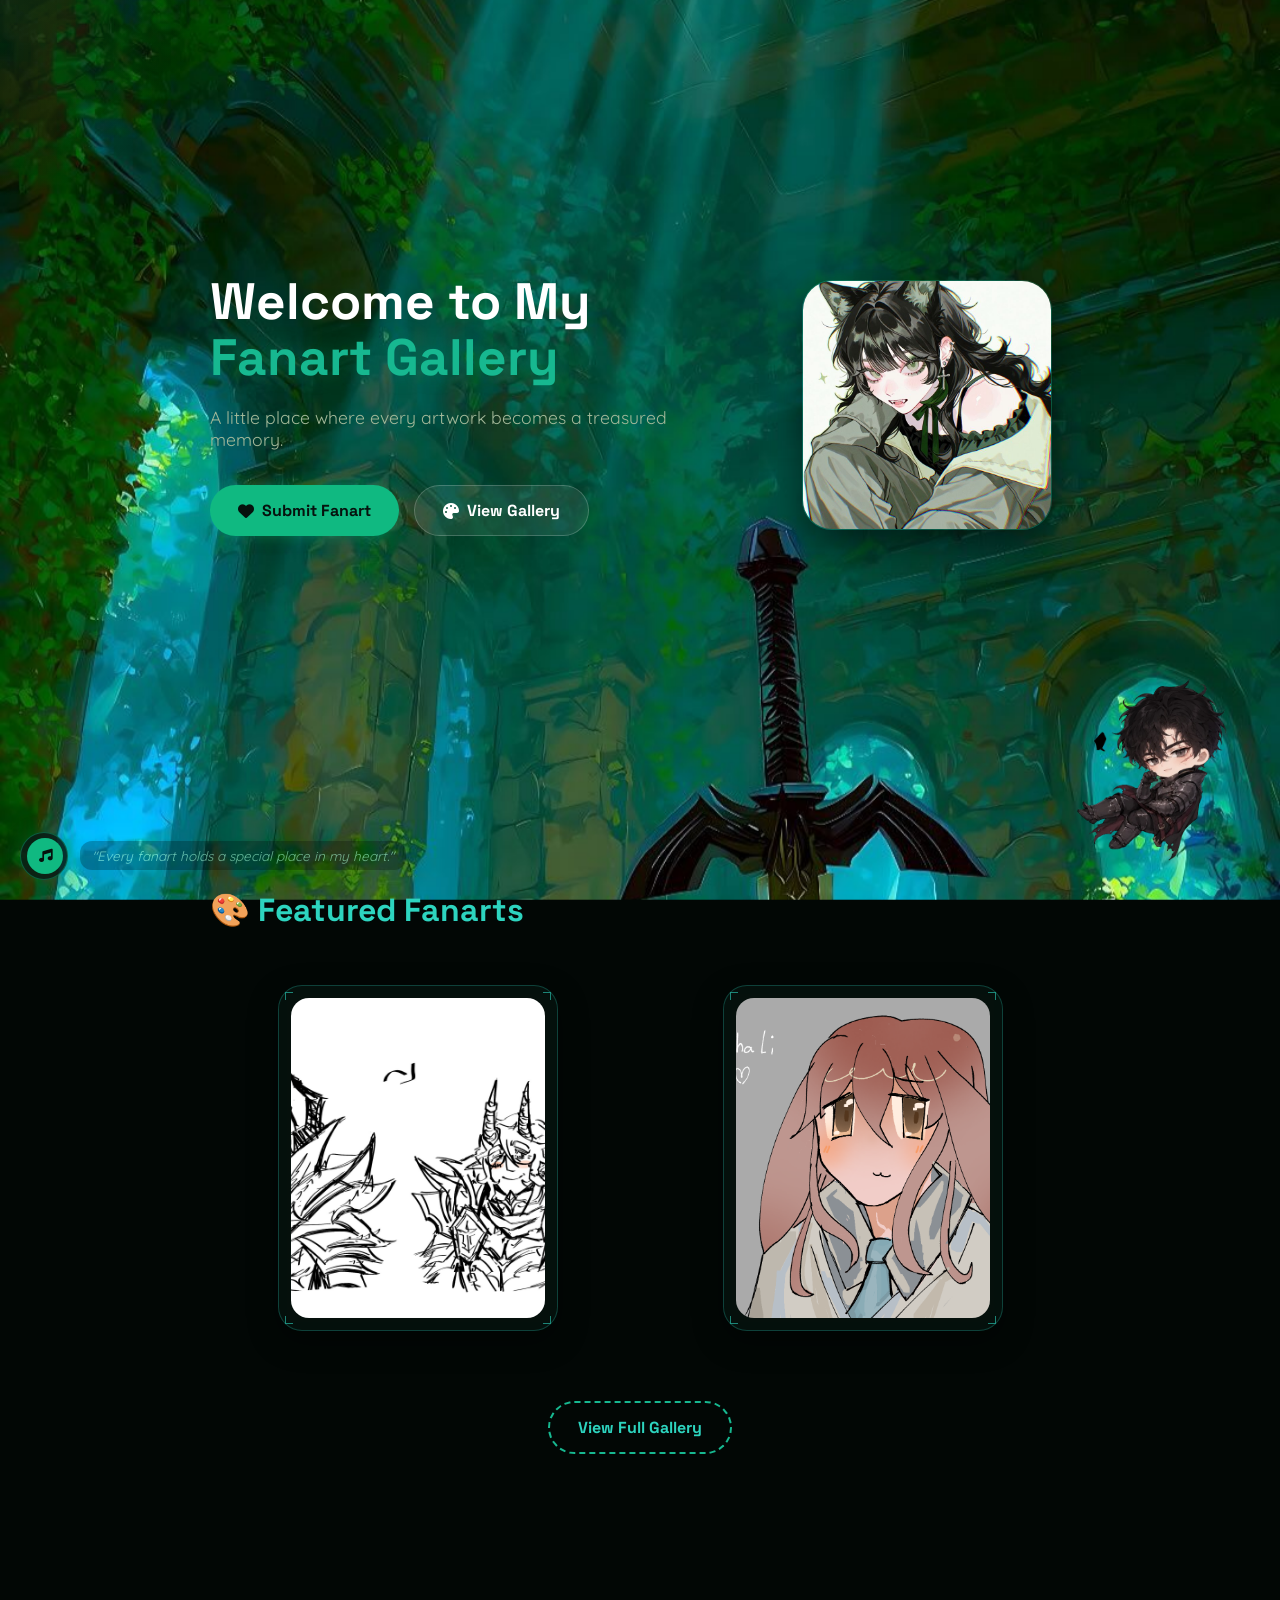
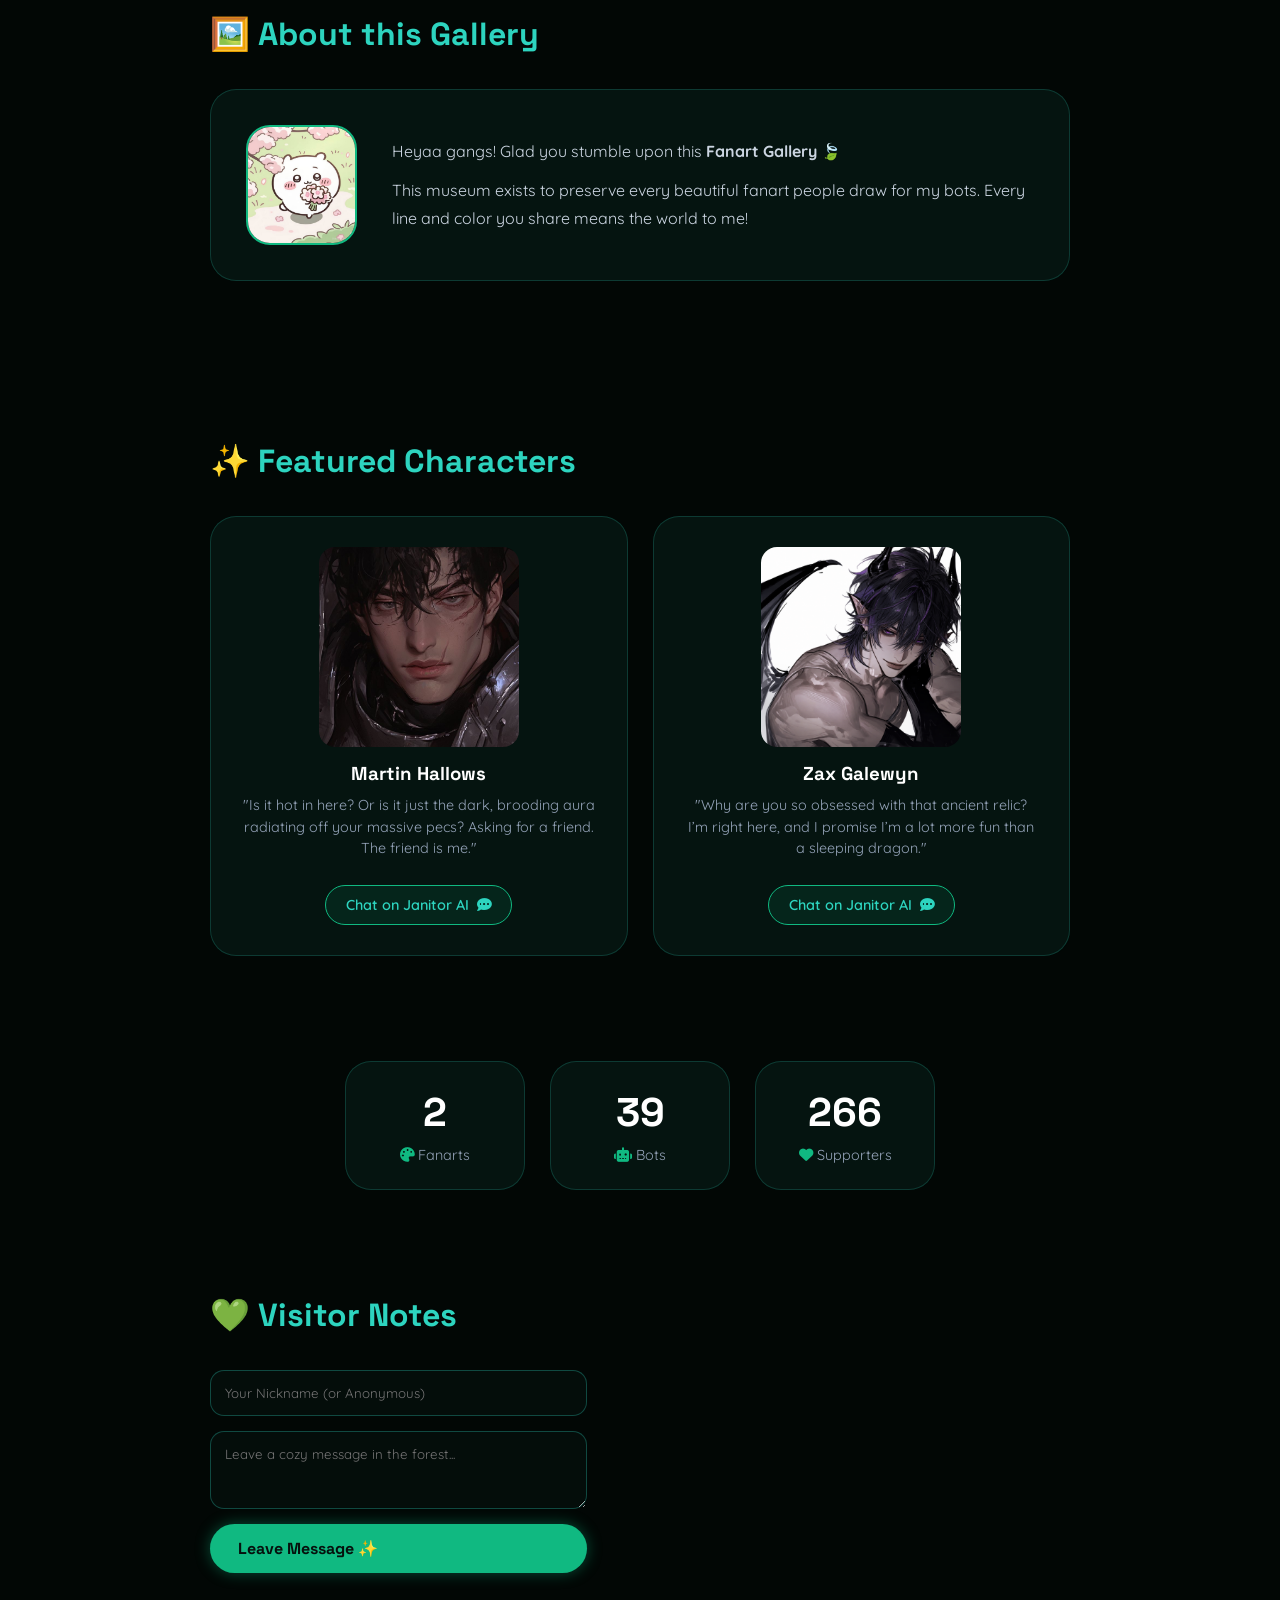
==== commit 8b4f6559: "Update index.html" ====
--- a/index.html
+++ b/index.html
@@ -239,19 +239,19 @@
     
                     <!-- Khung 1: Fanarts -->
                     <div class="stat-box glass-panel" style="margin: 0; width: 180px; padding: 25px 15px; text-align: center; box-sizing: border-box;">
-                        <span class="stat-num" data-target="0" style="font-size: 2.5rem; display: block; font-weight: bold;">0</span>
+                        <span class="stat-num" data-target="2" style="font-size: 2.5rem; display: block; font-weight: bold;">0</span>
                         <span class="stat-label" style="display: block; margin-top: 8px;"><i class="fas fa-palette text-green"></i> Fanarts</span>
                     </div>
     
                     <!-- Khung 2: Bots -->
                     <div class="stat-box glass-panel" style="margin: 0; width: 180px; padding: 25px 15px; text-align: center; box-sizing: border-box;">
-                        <span class="stat-num" data-target="100" style="font-size: 2.5rem; display: block; font-weight: bold;">0</span>
+                        <span class="stat-num" data-target="101" style="font-size: 2.5rem; display: block; font-weight: bold;">0</span>
                         <span class="stat-label" style="display: block; margin-top: 8px;"><i class="fas fa-robot text-green"></i> Bots</span>
                      </div>
     
                     <!-- Khung 3: Supporters -->
                     <div class="stat-box glass-panel" style="margin: 0; width: 180px; padding: 25px 15px; text-align: center; box-sizing: border-box;">
-                        <span class="stat-num" data-target="937" style="font-size: 2.5rem; display: block; font-weight: bold;">0</span>
+                        <span class="stat-num" data-target="951" style="font-size: 2.5rem; display: block; font-weight: bold;">0</span>
                         <span class="stat-label" style="display: block; margin-top: 8px;"><i class="fas fa-heart text-green"></i> Supporters</span>
                     </div>
     
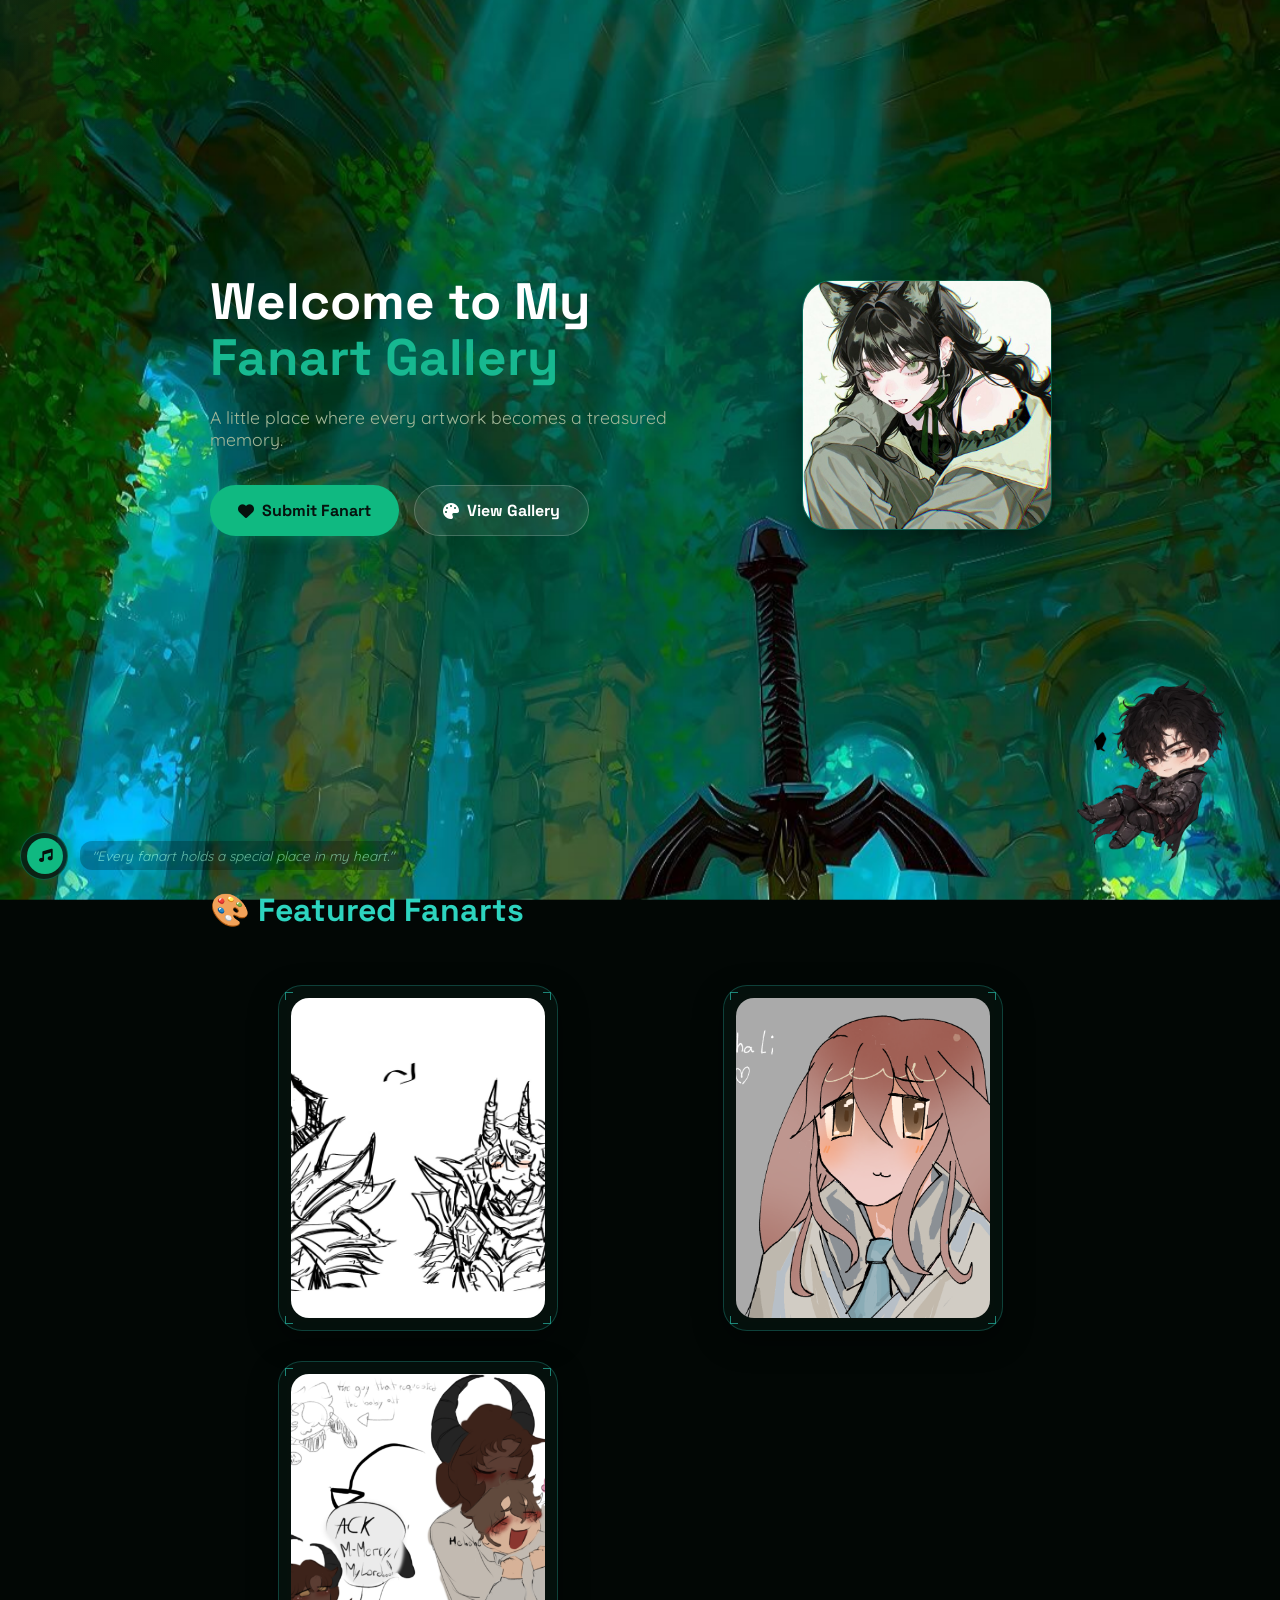
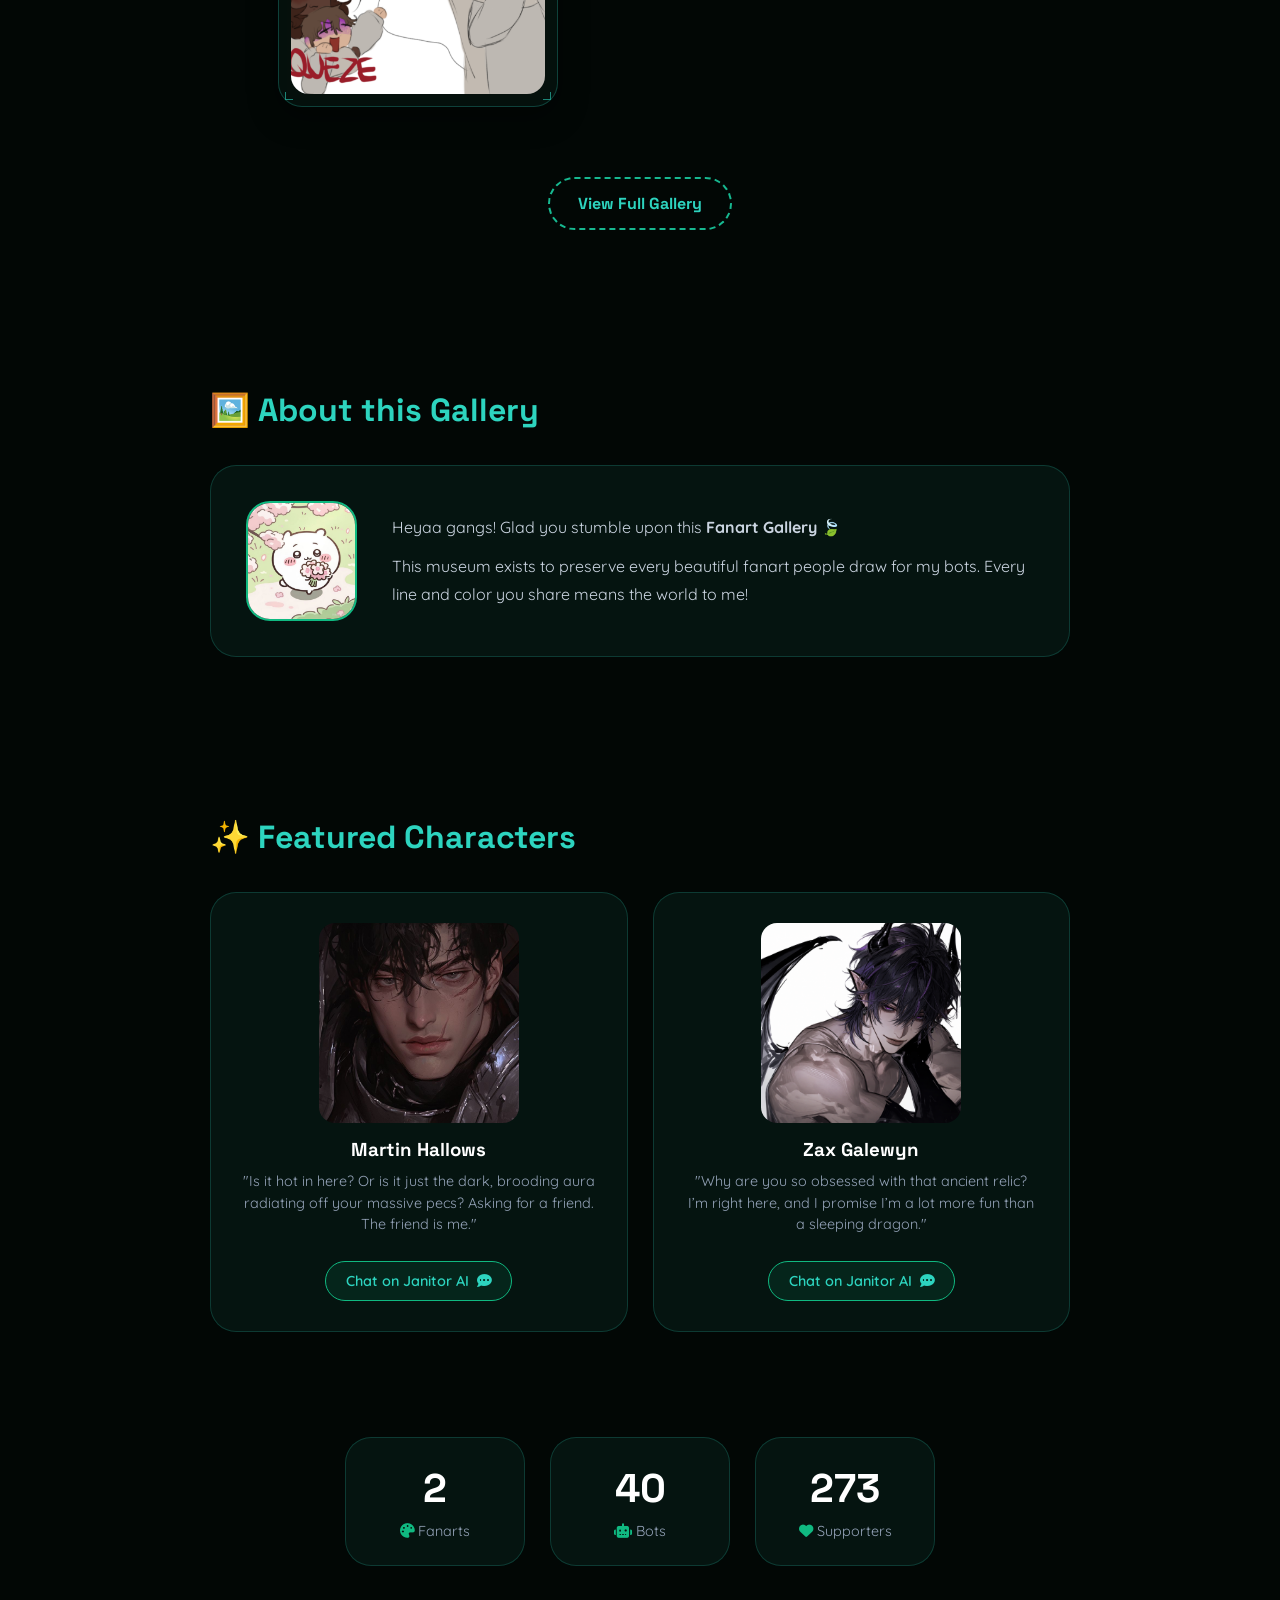
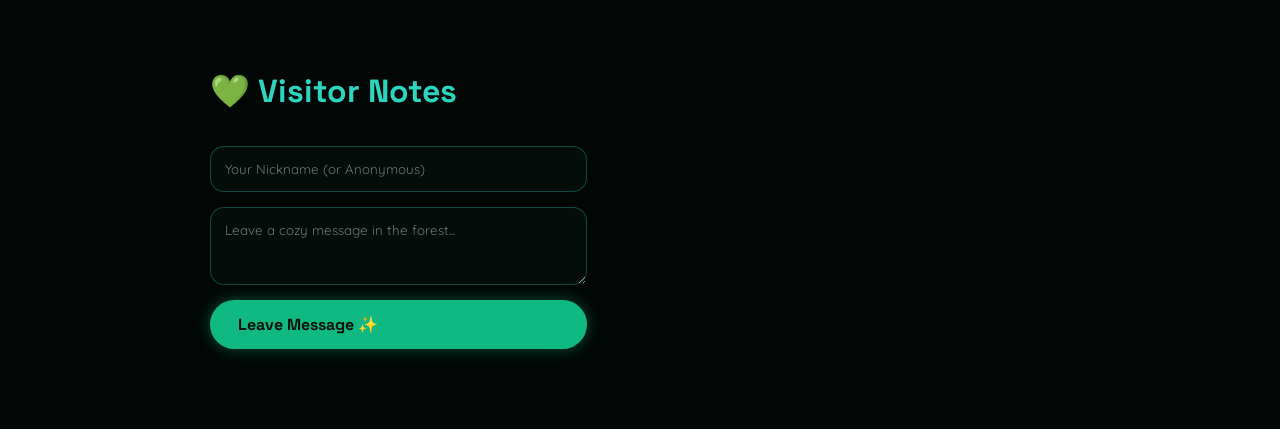
==== commit 0b553388: "Update index.html" ====
--- a/index.html
+++ b/index.html
@@ -345,6 +345,32 @@
                             <p class="artist-message">"I saw the fan art thing and knew I had to draw him!!There mite be some mistakes so I'm sorry if so :`3"</p>
                         </div>
                     </div>
+                
+                    <!-- FANART 3 -->
+                    <div class="memory-card" onclick="toggleMemoryPanel(this)">
+                        <div class="cyber-corner top-left"></div>
+                        <div class="cyber-corner top-right"></div>
+                        <div class="cyber-corner bottom-left"></div>
+                        <div class="cyber-corner bottom-right"></div>
+    
+                        <div class="art-frame-wrapper">
+                            <img src="Fanarts/Fanart_3.png" alt="Fanart 3" class="museum-art">
+                            <div class="light-scan-bar"></div>
+        
+                            <div class="art-hover-overlay">
+                                <button class="action-overlay-btn view-full-btn" onclick="openLightbox('Fanarts/Fanart_3.png', event)">
+                                    <i class="fas fa-search-plus"></i>
+                                </button>
+                            </div>
+                        </div>
+
+                        <div class="memory-info-panel glass-panel">
+                            <span class="system-tag"><i class="fas fa-seedling"></i> Gift From</span>
+                            <h4 class="artist-handle">@Candy AKA Martin's N1 fan</h4>
+                            <p class="artist-message">That One Time I Got 𝙄𝙨𝙚𝙠𝙖𝙞𝙙 Into An Unknown World And I Have To 𝙁𝙞𝙜𝙝𝙩 The 𝘿𝙀𝙈𝙊𝙉 𝙇𝙊𝙍𝘿 But Turns Out He's 𝙃𝙊𝙏?!? lolololz im not that good at the art stuff but I've been meaning to upload this one with my lazy cat of a demon Lord SO HERE U GO LOVE ALL THE BOTS MWAH</p>
+                        </div>
+                    </div>                
+                
                 
                 </div>
             
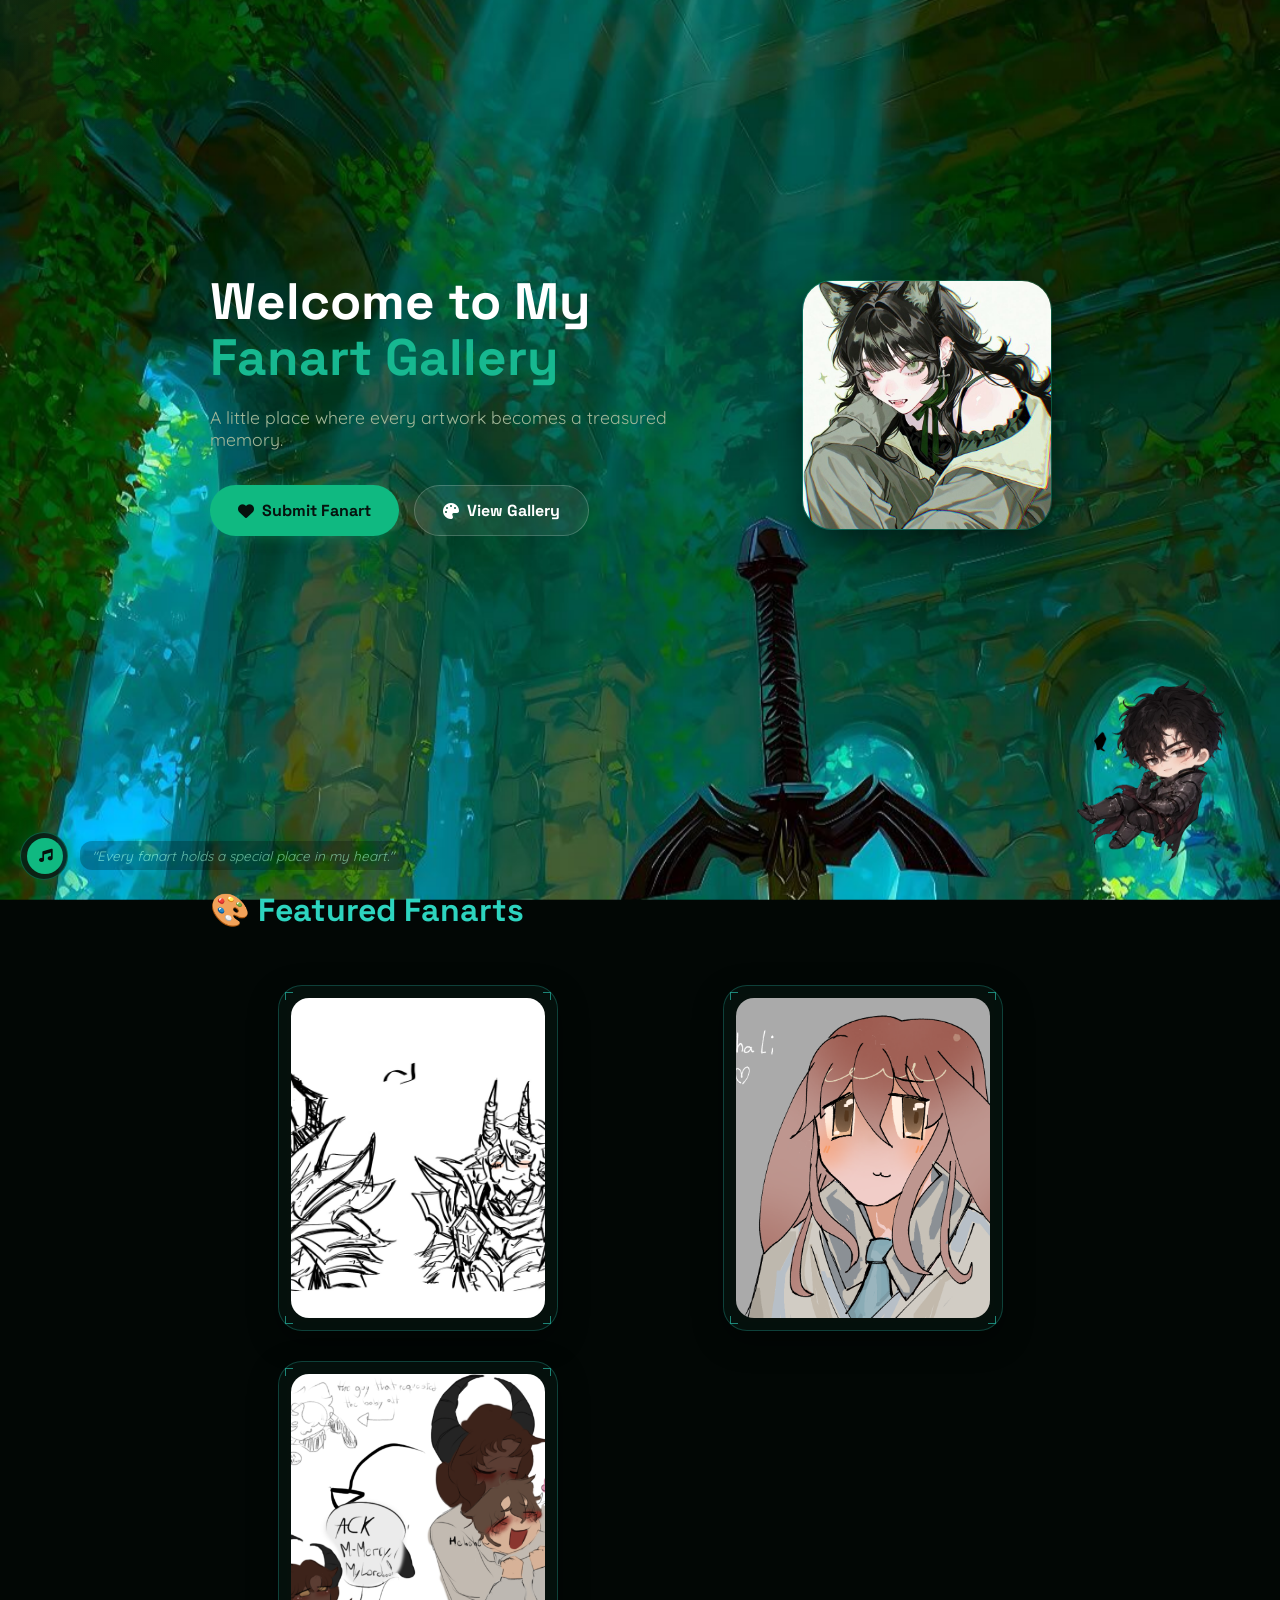
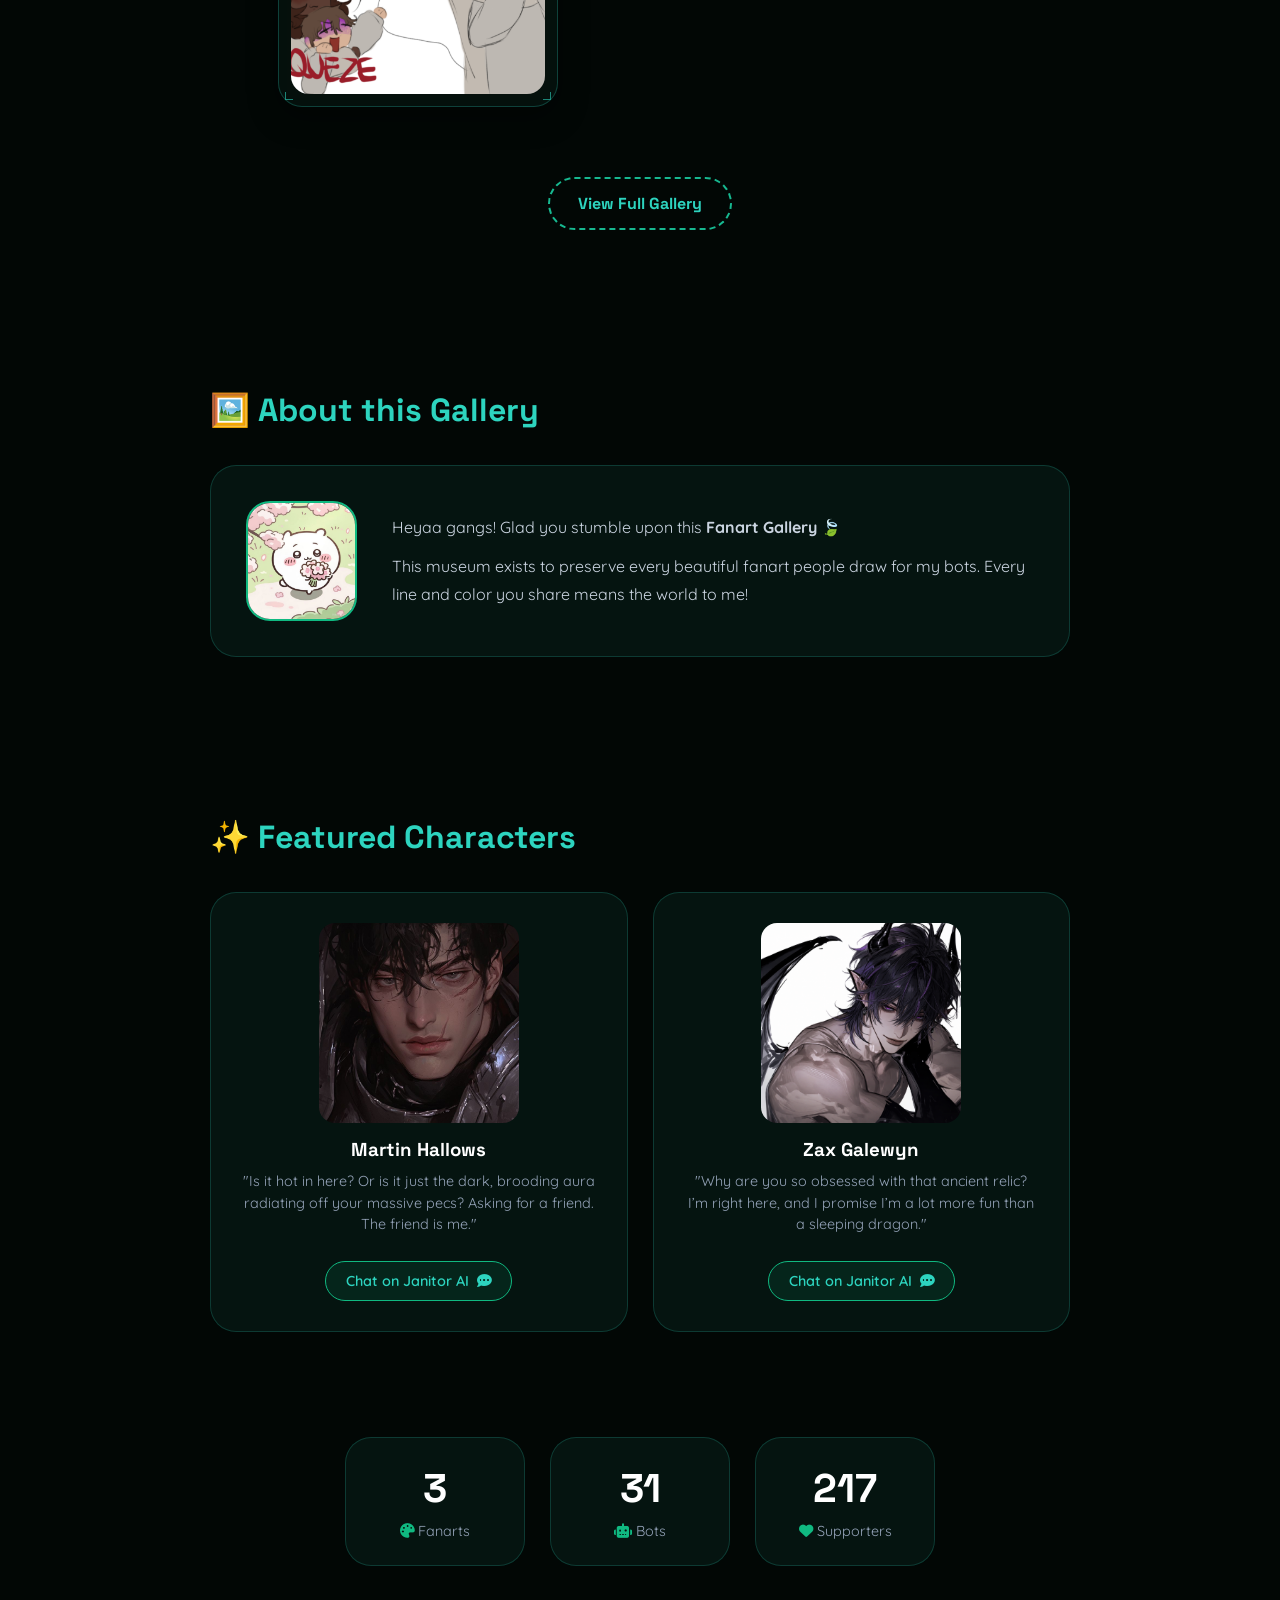
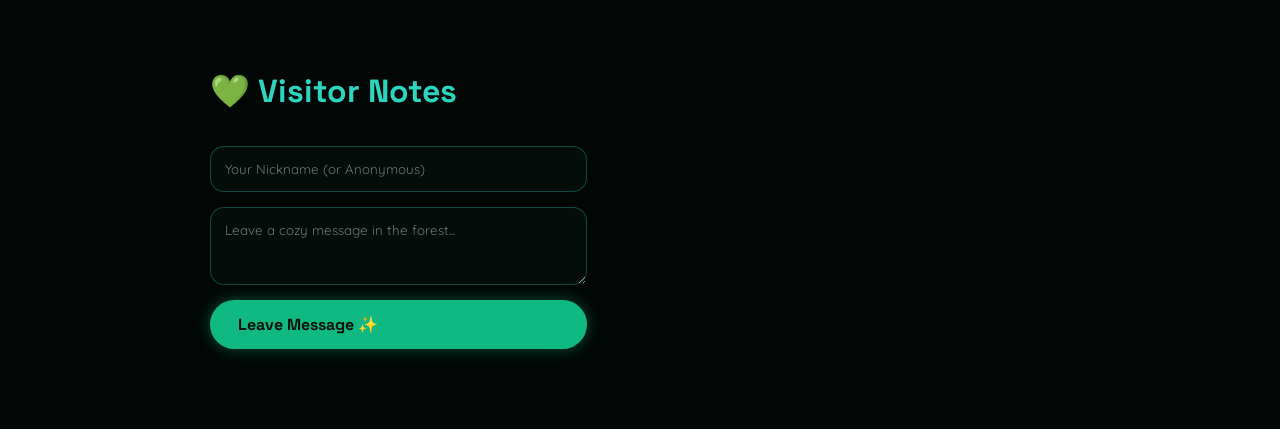
==== commit 822e6b40: "Update index.html" ====
--- a/index.html
+++ b/index.html
@@ -239,19 +239,19 @@
     
                     <!-- Khung 1: Fanarts -->
                     <div class="stat-box glass-panel" style="margin: 0; width: 180px; padding: 25px 15px; text-align: center; box-sizing: border-box;">
-                        <span class="stat-num" data-target="2" style="font-size: 2.5rem; display: block; font-weight: bold;">0</span>
+                        <span class="stat-num" data-target="3" style="font-size: 2.5rem; display: block; font-weight: bold;">0</span>
                         <span class="stat-label" style="display: block; margin-top: 8px;"><i class="fas fa-palette text-green"></i> Fanarts</span>
                     </div>
     
                     <!-- Khung 2: Bots -->
                     <div class="stat-box glass-panel" style="margin: 0; width: 180px; padding: 25px 15px; text-align: center; box-sizing: border-box;">
-                        <span class="stat-num" data-target="101" style="font-size: 2.5rem; display: block; font-weight: bold;">0</span>
+                        <span class="stat-num" data-target="102" style="font-size: 2.5rem; display: block; font-weight: bold;">0</span>
                         <span class="stat-label" style="display: block; margin-top: 8px;"><i class="fas fa-robot text-green"></i> Bots</span>
                      </div>
     
                     <!-- Khung 3: Supporters -->
                     <div class="stat-box glass-panel" style="margin: 0; width: 180px; padding: 25px 15px; text-align: center; box-sizing: border-box;">
-                        <span class="stat-num" data-target="951" style="font-size: 2.5rem; display: block; font-weight: bold;">0</span>
+                        <span class="stat-num" data-target="976" style="font-size: 2.5rem; display: block; font-weight: bold;">0</span>
                         <span class="stat-label" style="display: block; margin-top: 8px;"><i class="fas fa-heart text-green"></i> Supporters</span>
                     </div>
     
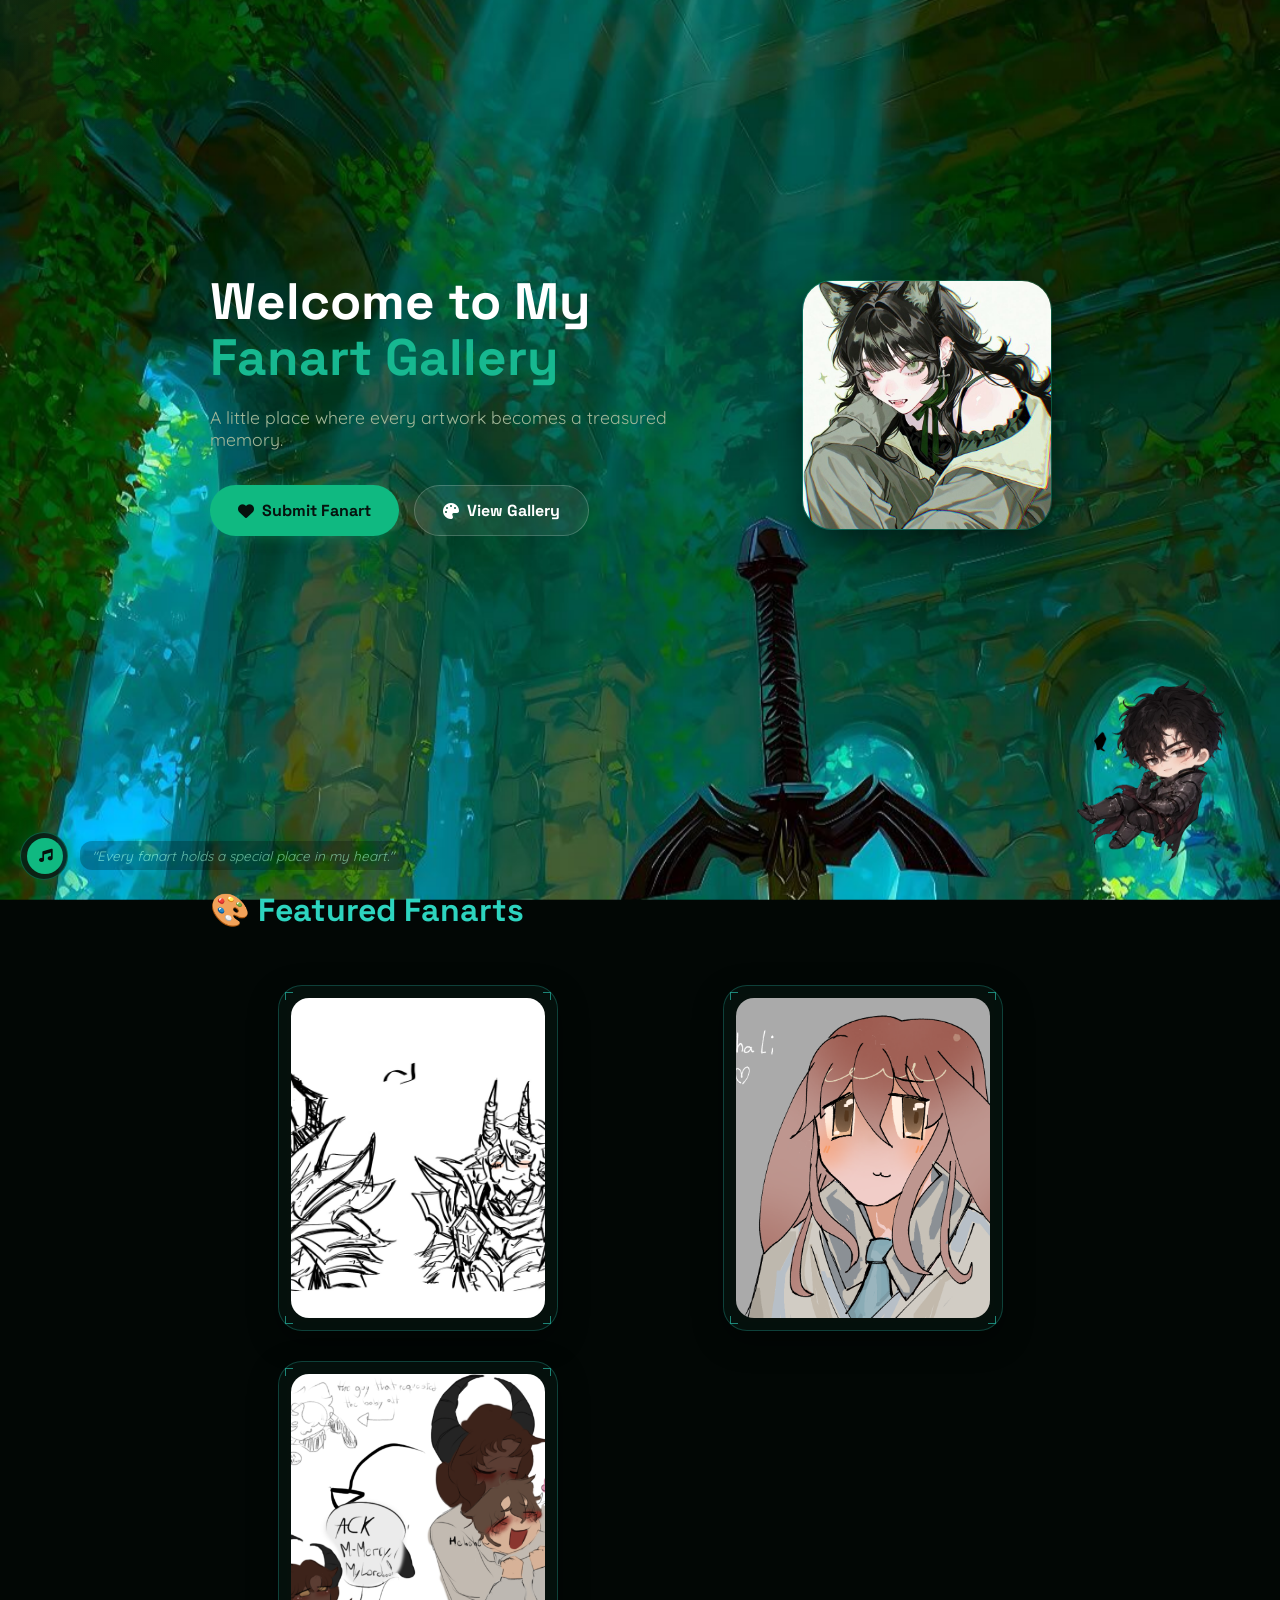
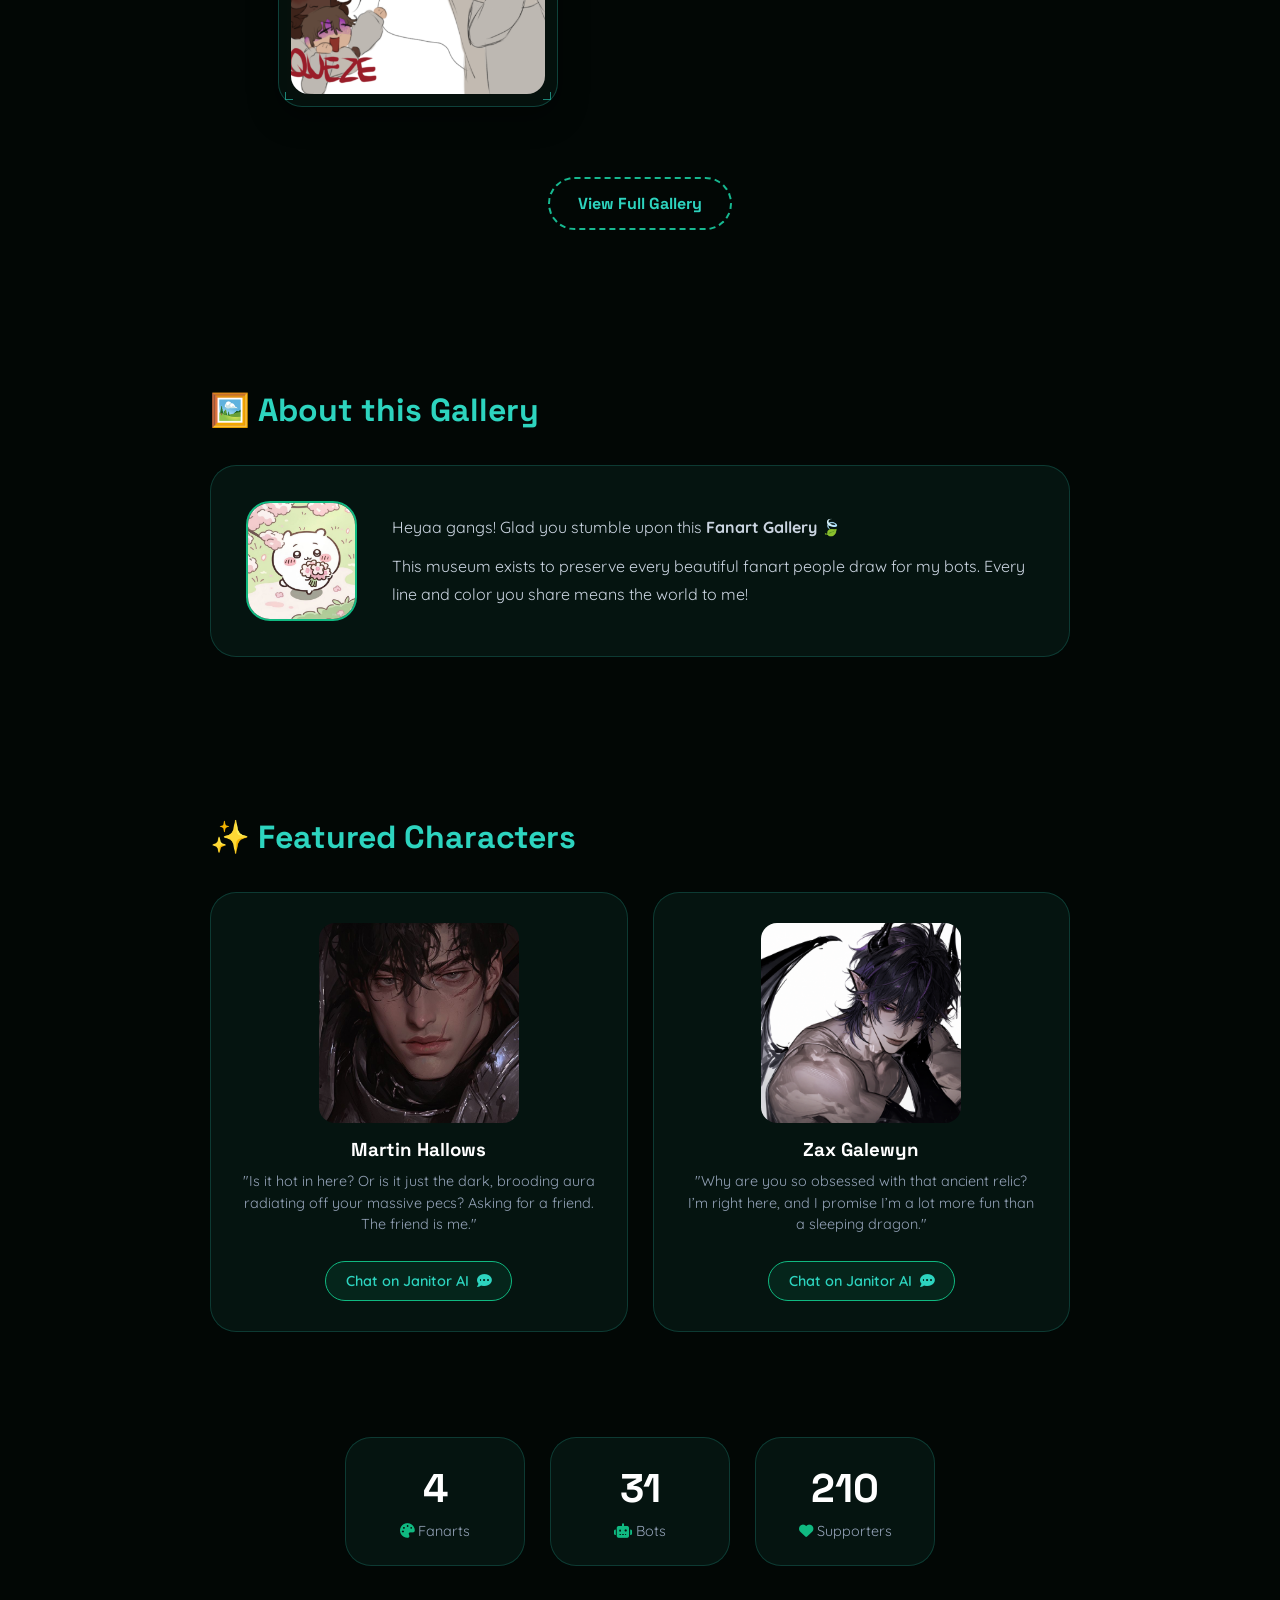
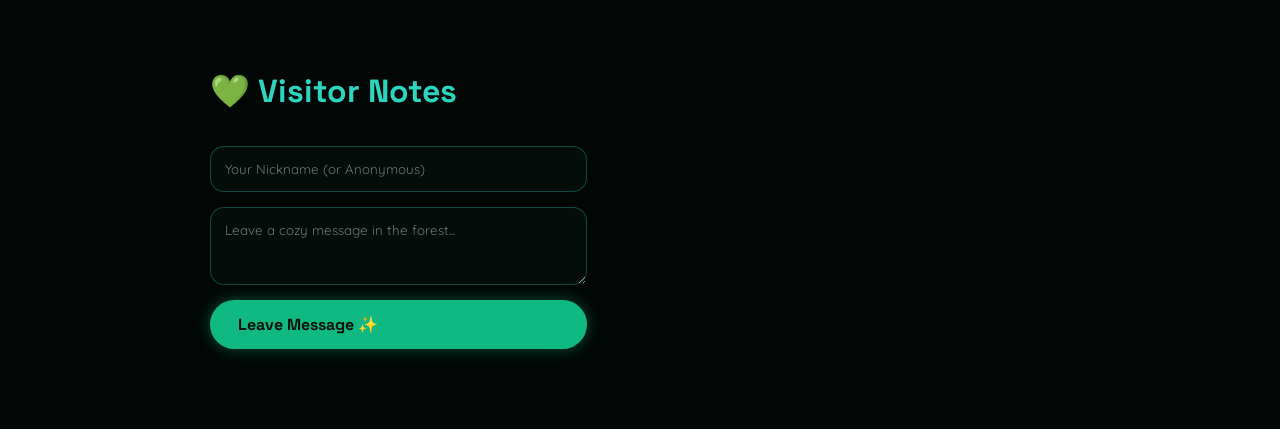
==== commit 5b793348: "Update index.html" ====
--- a/index.html
+++ b/index.html
@@ -239,19 +239,19 @@
     
                     <!-- Khung 1: Fanarts -->
                     <div class="stat-box glass-panel" style="margin: 0; width: 180px; padding: 25px 15px; text-align: center; box-sizing: border-box;">
-                        <span class="stat-num" data-target="3" style="font-size: 2.5rem; display: block; font-weight: bold;">0</span>
+                        <span class="stat-num" data-target="4" style="font-size: 2.5rem; display: block; font-weight: bold;">0</span>
                         <span class="stat-label" style="display: block; margin-top: 8px;"><i class="fas fa-palette text-green"></i> Fanarts</span>
                     </div>
     
                     <!-- Khung 2: Bots -->
                     <div class="stat-box glass-panel" style="margin: 0; width: 180px; padding: 25px 15px; text-align: center; box-sizing: border-box;">
-                        <span class="stat-num" data-target="102" style="font-size: 2.5rem; display: block; font-weight: bold;">0</span>
+                        <span class="stat-num" data-target="103" style="font-size: 2.5rem; display: block; font-weight: bold;">0</span>
                         <span class="stat-label" style="display: block; margin-top: 8px;"><i class="fas fa-robot text-green"></i> Bots</span>
                      </div>
     
                     <!-- Khung 3: Supporters -->
                     <div class="stat-box glass-panel" style="margin: 0; width: 180px; padding: 25px 15px; text-align: center; box-sizing: border-box;">
-                        <span class="stat-num" data-target="976" style="font-size: 2.5rem; display: block; font-weight: bold;">0</span>
+                        <span class="stat-num" data-target="980" style="font-size: 2.5rem; display: block; font-weight: bold;">0</span>
                         <span class="stat-label" style="display: block; margin-top: 8px;"><i class="fas fa-heart text-green"></i> Supporters</span>
                     </div>
     
@@ -371,6 +371,30 @@
                         </div>
                     </div>                
                 
+                    <!-- FANART 4 -->
+                    <div class="memory-card" onclick="toggleMemoryPanel(this)">
+                        <div class="cyber-corner top-left"></div>
+                        <div class="cyber-corner top-right"></div>
+                        <div class="cyber-corner bottom-left"></div>
+                        <div class="cyber-corner bottom-right"></div>
+    
+                        <div class="art-frame-wrapper">
+                            <img src="Fanarts/Fanart_4.jpg" alt="Fanart 4" class="museum-art">
+                            <div class="light-scan-bar"></div>
+        
+                            <div class="art-hover-overlay">
+                                <button class="action-overlay-btn view-full-btn" onclick="openLightbox('Fanarts/Fanart_4.jpg', event)">
+                                    <i class="fas fa-search-plus"></i>
+                                </button>
+                            </div>
+                        </div>
+
+                        <div class="memory-info-panel glass-panel">
+                            <span class="system-tag"><i class="fas fa-seedling"></i> Gift From</span>
+                            <h4 class="artist-handle">@Kidoes</h4>
+                            <p class="artist-message">Don't rescue him. He's where he wanna be :3 Heheh btw, I tried my best to draw, hopefully there will more fanarts here XD</p>
+                        </div>
+                    </div> 
                 
                 </div>
             
